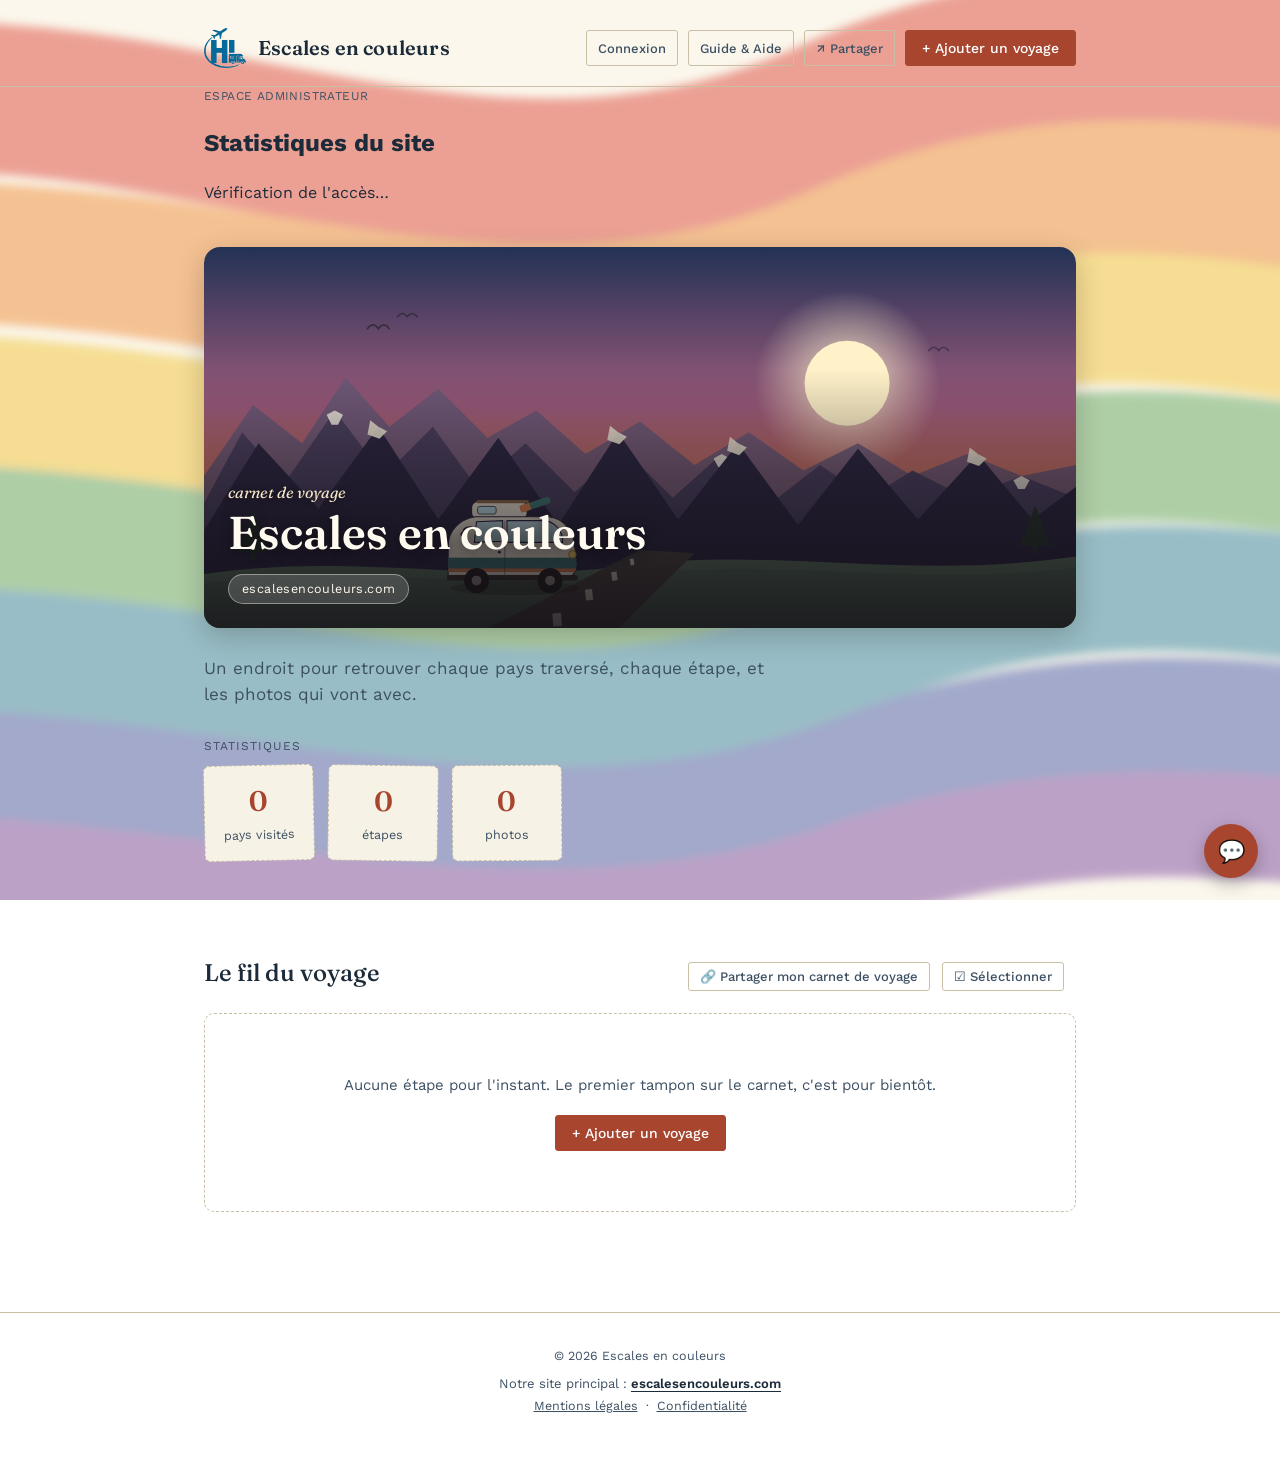
==== index.html @ e092ef39 "Add files via upload" ====
<!DOCTYPE html>
<html lang="fr">
<head>
<meta charset="UTF-8">
<meta name="viewport" content="width=device-width, initial-scale=1.0">
<script>if(/^\/(voyage\/[A-Za-z0-9_-]{8,64}|voyageur\/[^\/]+)\/?$/.test(location.pathname))document.documentElement.classList.add('shared-mode');if(/^\/admin-stats\/?$/.test(location.pathname))document.documentElement.classList.add('admin-mode');</script>
<title>Escales en couleurs</title>
<meta name="google-site-verification" content="HeYp3BScs_gdhFIijPlzAyxSITn1nOIQoRBq9El9BT4" />
<meta name="description" content="Escales en couleurs, notre carnet de voyage en ligne : les pays traversés, les étapes, les photos souvenirs. Créez votre compte pour ajouter et partager vos propres voyages.">
<meta property="og:title" content="Escales en couleurs">
<meta property="og:description" content="Notre carnet de voyage en ligne : les pays traversés, les étapes, les photos souvenirs.">
<meta property="og:type" content="website">
<meta property="og:url" content="https://voyages.escalesencouleurs.com">
<meta name="twitter:card" content="summary">
<meta name="twitter:title" content="Escales en couleurs">
<meta name="twitter:description" content="Notre carnet de voyage en ligne : les pays traversés, les étapes, les photos souvenirs.">
<link rel="preconnect" href="https://fonts.googleapis.com">
<link rel="preconnect" href="https://fonts.gstatic.com" crossorigin>
<link href="https://fonts.googleapis.com/css2?family=Fraunces:ital,opsz,wght@0,9..144,400;0,9..144,500;0,9..144,600;1,9..144,500&family=Work+Sans:wght@400;500;600&display=swap" rel="stylesheet">
<script src="https://cdn.jsdelivr.net/npm/@supabase/supabase-js@2/dist/umd/supabase.js"></script>
<link rel="stylesheet" href="/style.css">
</head>
<body class="auth-pending">

<div class="bg-brush" aria-hidden="true">
  <svg viewBox="0 0 1600 900" xmlns="http://www.w3.org/2000/svg" preserveAspectRatio="xMidYMid slice">
    <defs>
      <filter id="brushBlur" x="-20%" y="-20%" width="140%" height="140%">
        <feGaussianBlur stdDeviation="5"/>
      </filter>
    </defs>
    <rect x="0" y="0" width="1600" height="900" fill="#fbf7ec"/>
    <g fill="none" stroke-linecap="round" filter="url(#brushBlur)" opacity="0.55">
      <path d="M-100,120 C300,20 620,290 1000,110 C1320,-30 1560,120 1780,50" stroke="#e05a4e" stroke-width="150"/>
      <path d="M-100,270 C320,190 650,420 1010,250 C1330,110 1560,270 1780,200" stroke="#f0964a" stroke-width="140"/>
      <path d="M-100,410 C320,350 640,560 990,380 C1310,230 1560,410 1780,340" stroke="#f2c94c" stroke-width="130"/>
      <path d="M-100,540 C320,480 650,690 1010,520 C1330,370 1560,540 1780,470" stroke="#6fae6e" stroke-width="130"/>
      <path d="M-100,660 C320,600 660,810 1010,650 C1340,510 1560,660 1780,600" stroke="#4a8fa8" stroke-width="125"/>
      <path d="M-100,770 C320,730 660,910 1020,770 C1340,650 1560,770 1780,730" stroke="#5a6bb0" stroke-width="115"/>
      <path d="M-100,870 C320,840 660,1000 1020,870 C1340,770 1560,870 1780,840" stroke="#8a5ba8" stroke-width="105"/>
    </g>
  </svg>
</div>

<header class="site">
  <div class="wrap site-row">
    <div class="brand">
      <div class="brand-mark"><img src="[data-uri]" alt="Escales en couleurs"></div>
      <div class="brand-title" id="siteTitle" contenteditable="true" spellcheck="false">Escales en couleurs</div>
    </div>
    <div class="nav-actions">
      <button class="btn btn-ghost btn-small" id="shareReqBtn" title="Demandes de partage" style="display:none;">🔔 <span id="shareReqCount" class="like-count"></span></button>
      <button class="btn btn-ghost btn-small" id="inboxBtn" title="Messages" style="display:none;">✉️ <span id="inboxCount" class="like-count"></span></button>
      <button class="btn btn-ghost btn-small" id="authBtn">Connexion</button>
      <button class="btn btn-ghost btn-small" id="openGuideUltime" title="Guide &amp; Aide">Guide &amp; Aide</button>
      <button class="btn btn-ghost btn-small" id="shareSiteBtn" title="Partager le carnet">↗ Partager</button>
      <button class="btn btn-solid" id="openAdd">+ Ajouter un voyage</button>
    </div>
  </div>

  <div class="share-menu-backdrop" id="shareMenuBackdrop"></div>
  <div class="share-menu" id="shareMenu">
    <button data-net="whatsapp">WhatsApp</button>
    <button data-net="facebook">Facebook</button>
    <button data-net="x">X / Twitter</button>
    <button data-net="instagram">Instagram</button>
    <button data-net="tiktok">TikTok</button>
    <button data-net="copy">Copier le lien</button>
  </div>
</header>

<!-- ===== Page d'accueil (visiteurs non connectés) ===== -->
<section class="landing" id="landing" style="display:none;" aria-label="Présentation">
  <div class="lh-bg" aria-hidden="true">
    <svg viewBox="0 0 1600 900" preserveAspectRatio="xMidYMid slice" xmlns="http://www.w3.org/2000/svg">
      <defs>
        <linearGradient id="lhSky" x1="0" y1="0" x2="0" y2="1">
          <stop offset="0%" stop-color="#1b2556"/>
          <stop offset="30%" stop-color="#4e3578"/>
          <stop offset="55%" stop-color="#c0507c"/>
          <stop offset="76%" stop-color="#f28c4c"/>
          <stop offset="100%" stop-color="#ffd27d"/>
        </linearGradient>
        <radialGradient id="lhGlow" cx="50%" cy="50%" r="50%">
          <stop offset="0%" stop-color="#fff1c4" stop-opacity=".95"/>
          <stop offset="55%" stop-color="#ffc98a" stop-opacity=".35"/>
          <stop offset="100%" stop-color="#ffc98a" stop-opacity="0"/>
        </radialGradient>
        <linearGradient id="lhSea" x1="0" y1="0" x2="0" y2="1">
          <stop offset="0%" stop-color="#f6a45a"/>
          <stop offset="35%" stop-color="#b8507c"/>
          <stop offset="100%" stop-color="#1f2563"/>
        </linearGradient>
        <linearGradient id="lhHaze" x1="0" y1="0" x2="0" y2="1">
          <stop offset="0%" stop-color="#ffb98a" stop-opacity="0"/>
          <stop offset="100%" stop-color="#ffb98a" stop-opacity=".55"/>
        </linearGradient>
      </defs>
      <rect width="1600" height="900" fill="url(#lhSky)"/>
      <g fill="#fff" opacity=".7">
        <circle cx="140" cy="90" r="1.6"/><circle cx="330" cy="150" r="1.2"/><circle cx="520" cy="60" r="1.5"/>
        <circle cx="690" cy="130" r="1.1"/><circle cx="930" cy="80" r="1.6"/><circle cx="1120" cy="140" r="1.2"/>
        <circle cx="1300" cy="70" r="1.5"/><circle cx="1470" cy="150" r="1.1"/><circle cx="1010" cy="40" r="1.2"/>
      </g>
      <path d="M90 330 Q620 120 1330 250" fill="none" stroke="#fff" stroke-opacity=".38" stroke-width="2" stroke-dasharray="3 9" stroke-linecap="round"/>
      <path d="M1332 250 l-26 -9 l8 -7 l-18 -4 l30 -3 l8 -10 l6 3 l-6 12 l22 6 l-4 6 z" fill="#fff" fill-opacity=".85" transform="rotate(8 1332 250)"/>
      <circle cx="800" cy="585" r="300" fill="url(#lhGlow)"/>
      <circle cx="800" cy="585" r="78" fill="#fff0c2"/>
      <polygon points="0,640 120,560 230,610 360,500 470,585 600,520 720,610 800,640 880,610 1000,540 1120,600 1250,500 1370,580 1480,530 1600,600 1600,660 0,660" fill="#9a5f93" opacity=".75"/>
      <polygon points="0,660 90,600 190,640 330,540 440,630 560,580 680,650 800,660 920,640 1040,590 1160,650 1300,560 1420,640 1530,590 1600,640 1600,680 0,680" fill="#6a4a8c"/>
      <polygon points="0,680 0,420 120,360 210,450 330,380 450,520 560,610 680,680" fill="#2c2552"/>
      <polygon points="1600,680 1600,430 1490,370 1400,460 1290,400 1170,520 1050,610 920,680" fill="#2c2552"/>
      <polygon points="120,360 150,395 100,400" fill="#f4ecf3" opacity=".85"/>
      <polygon points="1490,370 1520,408 1462,410" fill="#f4ecf3" opacity=".85"/>
      <rect y="560" width="1600" height="140" fill="url(#lhHaze)"/>
      <rect y="660" width="1600" height="240" fill="url(#lhSea)"/>
      <g fill="#ffe2a4">
        <rect x="740" y="672" width="120" height="5" rx="2.5" opacity=".75"/>
        <rect x="715" y="690" width="170" height="5" rx="2.5" opacity=".6"/>
        <rect x="690" y="710" width="220" height="5" rx="2.5" opacity=".45"/>
        <rect x="660" y="732" width="280" height="5" rx="2.5" opacity=".32"/>
        <rect x="630" y="756" width="340" height="5" rx="2.5" opacity=".22"/>
      </g>
      <g fill="none" stroke="#fff" stroke-opacity=".14" stroke-width="2" stroke-linecap="round">
        <path d="M100 700 q40 -8 80 0 t80 0"/><path d="M1180 720 q40 -8 80 0 t80 0"/>
        <path d="M300 790 q50 -9 100 0 t100 0"/><path d="M1000 810 q50 -9 100 0 t100 0"/><path d="M560 840 q60 -10 120 0 t120 0"/>
      </g>
      <g transform="translate(980 668)">
        <path d="M0 0 L0 -44 L30 -6 Z" fill="#fff5e0" opacity=".92"/>
        <path d="M-6 0 L36 0 L28 9 L-2 9 Z" fill="#2c2552"/>
      </g>
      <g fill="none" stroke="#2a2250" stroke-width="2.4" stroke-linecap="round" opacity=".7">
        <path d="M300 250 q9 -12 18 0 q9 -12 18 0"/><path d="M350 222 q8 -11 16 0 q8 -11 16 0"/><path d="M1180 300 q9 -12 18 0 q9 -12 18 0"/>
      </g>
    </svg>
    <div class="lh-photo"></div>
    <div class="lh-shade"></div>
  </div>
  <div class="lh-content">
    <p class="lh-kicker">Carnet de voyage en ligne</p>
    <h1>Ne rêvez plus vos voyages. Planifiez-les en couleurs.</h1>
    <div class="lh-hook" id="lhHook"><p style="margin:0;">Nouveau ici ? Laissez-vous guider ! 🧭 Découvrez notre <button type="button" class="link-btn" data-open-guide>"Guide Ultime du Voyageur"</button> pour apprendre à créer votre premier itinéraire multi-pays, charger vos photos et partager vos vacances en 2 clics avec vos proches, sans qu'ils n'aient besoin de créer un compte.</p></div>
    <p class="lh-sub">Créez vos itinéraires sur mesure, gérez vos escales et partagez vos carnets de route en quelques clics. Gratuit et sans publicité.</p>
    <button type="button" class="btn-cta" id="ctaCreate">Créer mon voyage (Gratuit)</button>
    <p class="lh-login">Déjà un compte ? <button type="button" class="link-btn" id="ctaLogin">Se connecter</button></p>
  </div>
</section>

<section class="follow wrap" id="follow" style="display:none;" aria-label="Suivre un voyageur">
  <form class="follow-card" id="followForm" novalidate>
    <p class="follow-text">Vous suivez un proche ? Entrez son pseudo ou son nom pour voir ses escales en direct.</p>
    <div class="follow-row">
      <input type="search" id="followInput" placeholder="Pseudo du voyageur" maxlength="60" autocomplete="off" autocapitalize="none" spellcheck="false" enterkeyhint="search" aria-label="Pseudo du voyageur">
      <button type="submit" class="btn btn-solid" id="followBtn">Suivre un voyageur</button>
    </div>
    <p class="follow-msg" id="followMsg" role="alert" aria-live="polite"></p>
  </form>
</section>

<section class="features wrap" id="features" style="display:none;" aria-label="Fonctionnalités">
  <div class="feat-grid">
    <article class="feat">
      <div class="feat-ic" aria-hidden="true">
        <svg viewBox="0 0 24 24" fill="none" stroke="currentColor" stroke-width="1.8" stroke-linecap="round" stroke-linejoin="round"><path d="M12 21s-6.5-5.4-6.5-10.5a6.5 6.5 0 0 1 13 0C18.5 15.6 12 21 12 21z"/><circle cx="12" cy="10.5" r="2.3"/></svg>
      </div>
      <h3>Itinéraires sur Mesure</h3>
      <p>Planifiez vos journées, ajoutez vos points d'intérêt et organisez vos hébergements facilement.</p>
    </article>
    <article class="feat">
      <div class="feat-ic" aria-hidden="true">
        <svg viewBox="0 0 24 24" fill="none" stroke="currentColor" stroke-width="1.8" stroke-linecap="round" stroke-linejoin="round"><path d="M10 14a4 4 0 0 0 5.7 0l3-3a4 4 0 1 0-5.7-5.7l-1 1"/><path d="M14 10a4 4 0 0 0-5.7 0l-3 3a4 4 0 1 0 5.7 5.7l1-1"/></svg>
      </div>
      <h3>Carnet de Route Partagé</h3>
      <p>Générez un lien unique en un clic pour montrer le programme de vos vacances à vos proches ou compagnons de route.</p>
    </article>
    <article class="feat">
      <div class="feat-ic" aria-hidden="true">
        <svg viewBox="0 0 24 24" fill="none" stroke="currentColor" stroke-width="1.8" stroke-linecap="round" stroke-linejoin="round"><rect x="7" y="2.5" width="10" height="19" rx="2.6"/><path d="M10.8 18.5h2.4"/></svg>
      </div>
      <h3>Accès Partout</h3>
      <p>Consultez vos escales sur votre smartphone, directement pendant votre séjour, même au bout du monde.</p>
    </article>
  </div>
</section>



<main class="wrap">
  <!-- ===== Carnet partagé : lecture seule, ouvert à tous (adresse /voyage/…) ===== -->
  <section class="shared-view" id="sharedView" aria-live="polite">
    <div class="sv-banner">
      <p class="crumb">Carnet de voyage partagé · lecture seule</p>
      <h1 id="svTitle">Chargement du carnet…</h1>
      <p class="sv-sub" id="svSub"></p>
      <p class="sv-note" id="svNote"></p>
      <div class="sv-actions">
        <button type="button" class="btn btn-solid" id="svCta">Créer mon propre carnet (gratuit)</button>
        <button type="button" class="btn btn-ghost" id="svHome">← Retour à l'accueil</button>
      </div>
    </div>
    <div id="svList"></div>
  </section>

  <!-- ===== Statistiques : page secrète /admin-stats, réservée à l'administrateur ===== -->
  <section class="admin-stats-view" id="adminStatsView" aria-live="polite">
    <div class="as-head">
      <p class="crumb">Espace administrateur</p>
      <h1>Statistiques du site</h1>
      <p class="as-status" id="statsStatus">Vérification de l'accès…</p>
    </div>
    <div class="as-grid" id="statsGrid" hidden>
      <article class="as-card as-c1">
        <p class="as-label">Visites Totales</p>
        <p class="as-num" id="statViews">–</p>
        <p class="as-hint">Chaque chargement de la page d'accueil est compté.</p>
      </article>
      <article class="as-card as-c2">
        <p class="as-label">Utilisateurs Inscrits</p>
        <p class="as-num" id="statMembers">–</p>
        <p class="as-hint">Comptes créés sur le site.</p>
      </article>
      <article class="as-card as-c3">
        <p class="as-label">Visiteurs Uniques / Non-inscrits</p>
        <p class="as-num" id="statGuests">–</p>
        <p class="as-hint">Visites moins inscrits : une estimation, pas un compte de personnes réelles.</p>
      </article>
    </div>
    <p class="form-error" id="statsError" style="display:none;"></p>
    <div class="as-actions" id="statsActions" hidden>
      <button type="button" class="btn btn-solid" id="statsRefresh">Actualiser</button>
      <a class="btn btn-ghost" href="/">← Retour au site</a>
    </div>
  </section>


  <section class="hero">
    <div class="hero-visual">
      <svg viewBox="0 0 1600 700" xmlns="http://www.w3.org/2000/svg" preserveAspectRatio="xMidYMax slice" role="img" aria-label="Illustration d'un fourgon aménagé sur une route de montagne au coucher du soleil">
        <defs>
          <linearGradient id="skyGrad" x1="0" y1="0" x2="0" y2="1">
            <stop offset="0%" stop-color="#233255"/>
            <stop offset="42%" stop-color="#9d5b7c"/>
            <stop offset="72%" stop-color="#e8834f"/>
            <stop offset="100%" stop-color="#f7c56d"/>
          </linearGradient>
          <radialGradient id="sunGlow" cx="50%" cy="50%" r="50%">
            <stop offset="0%" stop-color="#fff3cf" stop-opacity="0.9"/>
            <stop offset="100%" stop-color="#fff3cf" stop-opacity="0"/>
          </radialGradient>
          <clipPath id="vanBody">
            <path d="M18,148 L18,86 C18,58 38,38 68,33 L198,33 C224,33 244,52 249,78 L254,118 C254,136 244,148 224,148 Z"/>
          </clipPath>
        </defs>

        <!-- ciel -->
        <rect x="0" y="0" width="1600" height="700" fill="url(#skyGrad)"/>
        <circle cx="1180" cy="250" r="170" fill="url(#sunGlow)"/>
        <circle cx="1180" cy="250" r="78" fill="#fff2c9"/>

        <!-- oiseaux -->
        <path d="M300,150 q10,-14 20,0 q10,-14 20,0" fill="none" stroke="#3a2c3f" stroke-width="3" stroke-linecap="round"/>
        <path d="M355,128 q9,-12 18,0 q9,-12 18,0" fill="none" stroke="#3a2c3f" stroke-width="3" stroke-linecap="round"/>
        <path d="M1330,190 q9,-12 18,0 q9,-12 18,0" fill="none" stroke="#4a3350" stroke-width="3" stroke-linecap="round"/>

        <!-- montagnes lointaines -->
        <polygon points="0,420 90,290 180,360 260,240 340,330 430,260 520,350 610,300 700,380 800,320 900,400 1000,340 1100,410 1200,360 1300,420 1400,380 1500,420 1600,400 1600,700 0,700" fill="#6a5a7a" opacity="0.85"/>

        <!-- montagnes intermédiaires + neige -->
        <polygon points="0,470 70,340 150,430 240,300 330,420 420,330 500,440 590,360 680,450 770,370 860,460 950,380 1040,470 1130,400 1220,460 1300,410 1400,460 1500,420 1600,460 1600,700 0,700" fill="#4a3f5e"/>
        <polygon points="225,308 240,300 255,308 246,326 234,326" fill="#f4ede0" opacity="0.9"/>
        <polygon points="935,388 950,380 965,388 956,404 944,404" fill="#f4ede0" opacity="0.9"/>
        <polygon points="1485,428 1500,420 1515,428 1506,444 1494,444" fill="#f4ede0" opacity="0.9"/>

        <!-- montagnes proches, silhouette + neige -->
        <polygon points="0,520 100,360 210,480 320,330 430,500 540,350 650,510 760,340 870,500 980,360 1090,510 1200,370 1310,500 1420,380 1520,500 1600,440 1600,700 0,700" fill="#2b2640"/>
        <polygon points="305,318 320,330 336,338 322,352 300,344" fill="#efe6d4" opacity="0.92"/>
        <polygon points="745,328 760,340 776,348 762,362 740,354" fill="#efe6d4" opacity="0.92"/>
        <polygon points="965,348 980,360 996,368 982,382 960,374" fill="#efe6d4" opacity="0.92"/>
        <polygon points="1405,368 1420,380 1436,388 1422,402 1400,394" fill="#efe6d4" opacity="0.92"/>

        <!-- sapins -->
        <g fill="#26362c">
          <polygon points="60,560 90,500 120,560"/>
          <polygon points="70,540 90,485 110,540"/>
          <rect x="85" y="558" width="10" height="16"/>
          <polygon points="1495,548 1525,488 1555,548"/>
          <polygon points="1505,528 1525,474 1545,528"/>
          <rect x="1520" y="546" width="10" height="16"/>
        </g>

        <!-- colline -->
        <path d="M0,600 C300,558 500,624 800,582 C1050,552 1300,612 1600,568 L1600,700 L0,700 Z" fill="#5f7a63"/>
        <path d="M0,616 C300,580 520,636 800,600 C1060,570 1310,624 1600,588 L1600,700 L0,700 Z" fill="#516b56" opacity="0.65"/>

        <!-- route -->
        <path d="M520,700 L760,700 L900,562 L800,556 Z" fill="#4a4640"/>
        <g fill="#f2e9d8" opacity="0.85">
          <rect x="640" y="672" width="16" height="24" transform="rotate(-4 648 684)"/>
          <rect x="700" y="628" width="13" height="20" transform="rotate(-6 706 638)"/>
          <rect x="748" y="596" width="10" height="16" transform="rotate(-8 753 604)"/>
          <rect x="782" y="572" width="7" height="12" transform="rotate(-10 785 578)"/>
        </g>

        <!-- fourgon aménagé -->
        <g transform="translate(430,462)">
          <ellipse cx="140" cy="164" rx="118" ry="13" fill="#1c1710" opacity="0.28"/>

          <!-- toit relevable -->
          <rect x="62" y="6" width="100" height="30" rx="10" fill="#efe6d4"/>
          <rect x="72" y="14" width="34" height="14" rx="4" fill="#bfe0e6" stroke="#2c3440" stroke-width="1.5"/>
          <rect x="70" y="2" width="96" height="6" rx="3" fill="#8a6a45"/>
          <g transform="rotate(-18 178 14)">
            <rect x="150" y="4" width="58" height="13" rx="6" fill="#3f7a72"/>
            <rect x="150" y="4" width="19" height="13" fill="#e8834f"/>
          </g>

          <!-- carrosserie -->
          <path d="M18,148 L18,86 C18,58 38,38 68,33 L198,33 C224,33 244,52 249,78 L254,118 C254,136 244,148 224,148 Z" fill="#f2e9d8" stroke="#2c2740" stroke-width="2"/>
          <rect x="10" y="108" width="252" height="26" clip-path="url(#vanBody)" fill="#3f7a72"/>
          <rect x="10" y="128" width="252" height="6" clip-path="url(#vanBody)" fill="#e8834f"/>

          <!-- vitres -->
          <path d="M70,42 L118,40 L118,78 L66,80 Z" fill="#bfe0e6" stroke="#2c2740" stroke-width="2"/>
          <path d="M126,40 L192,40 C210,40 224,54 228,72 L228,80 L126,80 Z" fill="#bfe0e6" stroke="#2c2740" stroke-width="2"/>
          <path d="M150,52 L150,68" stroke="#dff0f2" stroke-width="3" opacity="0.7"/>

          <!-- portière -->
          <line x1="122" y1="40" x2="122" y2="146" stroke="#2c2740" stroke-width="1.5" opacity="0.6"/>
          <circle cx="112" cy="98" r="2.6" fill="#2c2740"/>

          <!-- rétroviseur -->
          <path d="M62,52 C50,50 44,56 46,64" stroke="#2c2740" stroke-width="2.5" fill="none"/>
          <circle cx="45" cy="65" r="4.5" fill="#2c2740"/>

          <!-- phare + pare-choc -->
          <circle cx="246" cy="102" r="7" fill="#ffd76b" stroke="#a8742f" stroke-width="1.5"/>
          <rect x="16" y="140" width="240" height="10" rx="4" fill="#39352f"/>

          <!-- roues -->
          <circle cx="70" cy="150" r="23" fill="#221f1f"/>
          <circle cx="70" cy="150" r="9" fill="#9a968c"/>
          <circle cx="205" cy="150" r="23" fill="#221f1f"/>
          <circle cx="205" cy="150" r="9" fill="#9a968c"/>
        </g>
      </svg>
      <div class="hero-scrim"></div>
      <div class="hero-overlay">
        <p class="hero-tag">carnet de voyage</p>
        <h1 id="siteHeadline" contenteditable="true" spellcheck="false">Escales en couleurs</h1>
        <a class="domain-badge" href="https://escalesencouleurs.com" target="_blank" rel="noopener">escalesencouleurs.com</a>
      </div>
    </div>

    <p class="lede" id="siteLede" contenteditable="true" spellcheck="false">Un endroit pour retrouver chaque pays traversé, chaque étape, et les photos qui vont avec.</p>

    <div class="gate-prompt" id="gatePrompt">
      <p>Connecte-toi ou crée un compte pour découvrir les voyages 🧭</p>
      <button class="btn btn-solid" id="gateLoginBtn">Connexion / Créer un compte</button>
    </div>

    <div id="gatedContent" style="display:none;">
      <p class="stats-label">Statistiques</p>
      <div class="stats">
        <div class="stamp"><b id="statCountries">0</b><span>pays visités</span></div>
        <div class="stamp"><b id="statTrips">0</b><span>étapes</span></div>
        <div class="stamp"><b id="statPhotos">0</b><span>photos</span></div>
      </div>
    </div>
  </section>

  <section class="timeline-section" id="timelineSection" style="display:none;">
    <div class="section-head">
      <h2>Le fil du voyage</h2>
      <div style="display:flex;align-items:center;gap:12px;">
        <button class="btn btn-ghost btn-small" id="openShareNotebook">🔗 Partager mon carnet de voyage</button>
        <button class="btn btn-ghost btn-small" id="selectModeBtn">☑ Sélectionner</button>
        <span class="count-pill" id="syncStatus"></span>
      </div>
    </div>
    <div id="timeline"></div>
  </section>
</main>

<footer>
  <p>© <span id="footerYear">2026</span> Escales en couleurs</p>
  <p class="footer-main"><span class="fm-label">Notre site principal : </span><a href="https://escalesencouleurs.com" target="_blank" rel="noopener">escalesencouleurs.com</a></p>
  <p class="footer-links">
    <button type="button" class="btn-icon" id="openLegal">Mentions légales</button>
    ·
    <button type="button" class="btn-icon" id="openPrivacy">Confidentialité</button>
  </p>
</footer>

<!-- Partager mon carnet de voyage -->
<div class="overlay" id="shareNotebookOverlay">
  <div class="modal">
    <h2>Partager mon carnet de voyage</h2>
    <div id="shareNbBody"></div>
    <div class="modal-actions">
      <button type="button" class="btn btn-ghost" id="shareNbClose">Fermer</button>
    </div>
  </div>
</div>

<!-- Guide & Aide : Guide Ultime, À propos, FAQ -->
<div class="overlay" id="guideUltimeOverlay">
  <div class="modal legal-modal gu-modal" role="dialog" aria-modal="true" aria-labelledby="guTitle">
    <div class="gu-tabs" role="tablist">
      <button type="button" class="gu-tab active" role="tab" data-gt="guide">Guide</button>
      <button type="button" class="gu-tab" role="tab" data-gt="about">À propos</button>
      <button type="button" class="gu-tab" role="tab" data-gt="faq">FAQ</button>
    </div>

    <div class="gu-pane" id="gtPane_guide">
      <h2 id="guTitle">🗺️ Guide Ultime : Planifiez et partagez vos voyages en couleurs</h2>
      <div class="legal-text">
        <p>Bienvenue sur Escales en couleurs ! Ce guide pratique vous explique, étape par étape, comment transformer vos aventures en un carnet de route interactif, gratuitement et sans aucune publicité.</p>

        <h3>Chapitre 1 : Vos premiers pas sur la plateforme</h3>
        <p>Pour commencer à dessiner votre carte du monde, l'inscription prend moins d'une minute chrono :</p>
        <ol>
          <li>Cliquez sur le bouton "Connexion" (ou "Créer mon voyage") en haut de la page.</li>
          <li>Sélectionnez l'option "Créer un compte".</li>
          <li>Choisissez un pseudo, renseignez votre adresse e-mail et un mot de passe.</li>
          <li>Validez : vous êtes instantanément connecté(e) et prêt(e) à partir !</li>
        </ol>
        <p>Vos données sont en sécurité : vos textes et vos photos restent votre entière propriété. Notre base de données est stockée de façon sécurisée en Europe (Irlande), et nous n'utilisons aucun cookie de suivi ou publicitaire.</p>

        <h3>Chapitre 2 : Créer votre itinéraire et ajouter des escales</h3>
        <p>Une fois connecté(e), cliquez sur le bouton "+ Ajouter un voyage" pour ouvrir le formulaire :</p>
        <ul>
          <li>Le Pays : Tapez le nom du pays, le moteur de recherche le trouve instantanément.</li>
          <li>La Ville ou Région : Précisez l'endroit exact (ex: Plage de Tamarindo).</li>
          <li>Les Dates : Indiquez votre jour d'arrivée et la date de fin (facultative).</li>
          <li>Le Souvenir : Racontez votre journée, vos anecdotes et vos rencontres.</li>
          <li>Les Photos : Cliquez sur la zone dédiée pour charger les images de votre smartphone ou ordinateur.</li>
        </ul>
        <p>💡 L'astuce Secrète : Le voyage multi-pays ! Si vous traversez plusieurs frontières d'un coup, vous pouvez sélectionner plusieurs pays dans le même formulaire. Le site va automatiquement générer une carte interactive pour chaque pays sélectionné, en y dupliquant votre récit et vos photos. Un gain de temps précieux !</p>
        <p>✍️ Modifier ou supprimer : Une erreur ? Lorsque vous parcourez votre fil de voyage, vous êtes la seule personne à voir les icônes ✎ (Modifier) et 🗑 (Supprimer). Vous gardez le contrôle total.</p>

        <h3>Chapitre 3 : L'art de partager vos vacances avec vos proches</h3>
        <ul>
          <li>Le lien magique « Lecture seule » (Sans compte requis) : Pour montrer vos photos sans obliger vos proches à s'inscrire, allez dans "Le fil du voyage" et cliquez sur "🔗 Partager mon carnet de voyage". Un lien public unique est généré. Copiez-le et envoyez-le par WhatsApp ou e-mail. Vos invités verront tout sans créer de compte. Vous pouvez désactiver ce lien à tout moment.</li>
          <li>La sélection multiple : Cliquez sur "☑ Sélectionner" au-dessus de votre liste, cochez les cases des étapes choisies, puis cliquez sur "Partager la sélection" pour envoyer un résumé.</li>
        </ul>

        <h3>Chapitre 4 : Rester connecté avec la communauté</h3>
        <ul>
          <li>La bulle de message : En bas à droite se trouve une bulle 💬 pour vous laisser un mot d'encouragement (en général, ou à un pseudo précis).</li>
          <li>L'enveloppe ✉ et la Cloche 🔔 : L'enveloppe s'illumine si vous recevez un message privé. La cloche vous avertit si un membre demande l'accord pour partager l'une de vos étapes. Vous pouvez aussi cliquer sur le cœur ♡ pour aimer un voyage.</li>
        </ul>
      </div>
    </div>

    <div class="gu-pane" id="gtPane_about" style="display:none;">
      <h2>🎨 Les coulisses d'Escales en couleurs</h2>
      <div class="legal-text">
        <p>Derrière Escales en couleurs se cache un projet passionné né d'un constat simple : partager ses voyages sur Internet était devenu trop complexe. Entre les réseaux sociaux et les blogs trop techniques, il manquait un espace simple pour retrouver chaque pays traversé, chaque étape, et les photos qui vont avec.</p>
        <p>Nos 3 engagements :</p>
        <ol>
          <li>Gratuité totale : Le site est entièrement gratuit.</li>
          <li>Zéro publicité : L'écran n'affiche que vos paysages et vos textes.</li>
          <li>Respect de la vie privée : Pas de cookies publicitaires, stockage sécurisé en Europe.</li>
        </ol>
        <p>Ce site est édité à titre personnel, dans le cadre d'un usage familial et non commercial.</p>
      </div>
    </div>

    <div class="gu-pane" id="gtPane_faq" style="display:none;">
      <h2>❔ Foire Aux Questions (FAQ)</h2>
      <div class="legal-text">
        <details class="faq"><summary>🔍 Comment permettre à mes proches de suivre mon voyage sans qu'ils s'inscrivent ?</summary>
          <p>C'est très simple ! Vos proches n'ont pas besoin de créer de compte pour voir vos escales.</p>
          <ol>
            <li>Dans vos paramètres de profil, choisissez un Pseudo unique.</li>
            <li>Lors de la création de votre carnet de voyage, cochez la case « Autoriser la recherche par pseudo ».</li>
            <li>Donnez simplement votre pseudo à vos proches. Il leur suffira de le taper dans la case de recherche sur la page d'accueil pour afficher votre carnet de route en direct !</li>
          </ol></details>
        <details class="faq"><summary>Mes proches ont-ils besoin d'un compte pour voir mon carnet ?</summary>
          <p>Non. Le lien public généré leur permet de consulter vos aventures en lecture seule sans s'inscrire.</p></details>
        <details class="faq"><summary>Le site fonctionne-t-il sur smartphone au bout du monde ?</summary>
          <p>Oui. Le site est entièrement optimisé pour les téléphones pour être consulté pendant votre séjour.</p></details>
        <details class="faq"><summary>Puis-je modifier ou supprimer une étape après coup ?</summary>
          <p>Oui, vous seul voyez les icônes ✎ et 🗑 sur vos propres voyages.</p></details>
        <details class="faq"><summary>Mes photos restent-elles ma propriété ?</summary>
          <p>Oui, à 100%. Vous pouvez aussi supprimer votre compte et vos données à tout moment depuis votre profil.</p></details>
      </div>
    </div>

    <div class="modal-actions">
      <button type="button" class="btn btn-ghost" id="guideUltimeClose">Fermer</button>
    </div>
  </div>
</div>

<!-- Mentions légales -->
<div class="overlay" id="legalOverlay">
  <div class="modal legal-modal">
    <h2>Mentions légales</h2>
    <div class="legal-text">
      <h3>Édition du site</h3>
      <p>Ce site est édité à titre personnel dans le cadre d'un usage familial et non commercial.<br>
      Contact : via la messagerie du site (bulle 💬) ou à l'adresse indiquée sur la page d'accueil.</p>

      <h3>Hébergement</h3>
      <p>Le site est hébergé par Vercel Inc. (États-Unis).<br>
      La base de données et les comptes sont gérés par Supabase Inc.</p>

      <h3>Propriété du contenu</h3>
      <p>Les textes, photos et souvenirs publiés par les membres restent la propriété de leurs auteurs respectifs. Toute reproduction sans autorisation est interdite.</p>

      <h3>Responsabilité</h3>
      <p>Ce site est un projet personnel, proposé "en l'état", sans garantie de disponibilité continue.</p>
    </div>
    <div class="modal-actions">
      <button type="button" class="btn btn-ghost" id="legalClose">Fermer</button>
    </div>
  </div>
</div>

<!-- Confidentialité -->
<div class="overlay" id="privacyOverlay">
  <div class="modal legal-modal">
    <h2>Politique de confidentialité</h2>
    <div class="legal-text">
      <h3>Données collectées</h3>
      <p>Lors de la création d'un compte : un pseudo et une adresse email.<br>
      Lors de l'ajout d'une étape : les informations et photos que vous choisissez de publier.<br>
      Lors de l'envoi d'un message : le nom, message et coordonnées que vous indiquez (facultatifs, sauf le message).</p>

      <h3>Utilisation</h3>
      <p>Ces données servent uniquement au fonctionnement du site : afficher votre pseudo, vous permettre de vous reconnecter, et transmettre les messages envoyés via la bulle de contact.</p>

      <h3>Stockage</h3>
      <p>Les données sont stockées de façon sécurisée chez Supabase (Irlande, UE). Les mots de passe ne sont jamais stockés en clair.</p>

      <h3>Vos droits</h3>
      <p>Vous pouvez à tout moment supprimer votre compte et vos données depuis "Mon compte" sur le site. Pour toute autre demande, contactez-nous via la bulle de messagerie 💬.</p>

      <h3>Cookies</h3>
      <p>Ce site utilise uniquement le stockage nécessaire à votre connexion (aucun cookie publicitaire ou de suivi).</p>
    </div>
    <div class="modal-actions">
      <button type="button" class="btn btn-ghost" id="privacyClose">Fermer</button>
    </div>
  </div>
</div>

<!-- Add/edit trip modal -->
<div class="overlay" id="overlay">
  <div class="modal">
    <h2 id="modalTitle">Ajouter une étape</h2>
    <form id="tripForm">
      <div class="field">
        <label for="countrySearch">Pays (touche pour choisir, tu peux en choisir plusieurs)</label>
        <select id="countrySelect" multiple style="display:none;"></select>
        <div class="country-chips" id="countryChips"></div>
        <div class="country-picker" id="countryPicker">
          <input type="text" id="countrySearch" placeholder="🔍 Rechercher un pays…" autocomplete="off">
          <div class="country-list" id="countryList"></div>
        </div>
      </div>
      <div class="row2">
        <div class="field">
          <label for="cityInput">Ville / région</label>
          <input type="text" id="cityInput" placeholder="ex. Kyoto">
        </div>
        <div class="field">
          <label for="dateStart">Dates</label>
          <input type="date" id="dateStart">
        </div>
      </div>
      <div class="field">
        <label for="dateEnd">Jusqu'au (facultatif)</label>
        <input type="date" id="dateEnd">
      </div>
      <div class="field">
        <label for="storyInput">Souvenir</label>
        <textarea id="storyInput" placeholder="Ce qu'on a fait, aimé, mangé, croisé..."></textarea>
      </div>
      <div class="field">
        <label>Photos</label>
        <label class="upload-box" for="fileInput" id="uploadBox">
          Cliquer pour ajouter des photos
          <input type="file" id="fileInput" accept="image/*" multiple style="position:absolute;width:1px;height:1px;opacity:0;overflow:hidden;">
        </label>
        <div style="display:flex;gap:8px;margin-top:10px;">
          <input type="url" id="photoUrlInput" placeholder="ou colle un lien de photo (https://...)" style="flex:1;padding:9px 11px;border:1px solid var(--line);border-radius:5px;background:var(--paper);color:var(--ink);font-size:13.5px;">
          <button type="button" class="btn btn-ghost btn-small" id="addPhotoUrl">Ajouter</button>
        </div>
        <div class="upload-preview" id="uploadPreview"></div>
      </div>
      <label class="privacy-opt" for="tripFindable">
        <input type="checkbox" id="tripFindable">
        <span><strong>Autoriser la recherche par pseudo</strong>
          <small>Permettre aux proches de trouver ce voyage en cherchant mon pseudo sur la page d'accueil</small>
          <small>Cochée, cette étape devient visible, sans compte, par toute personne qui tape ton pseudo.</small></span>
      </label>
      <div class="modal-actions">
        <button type="button" class="btn btn-ghost" id="cancelModal">Annuler</button>
        <button type="submit" class="btn btn-solid" id="saveTrip">Enregistrer l'étape</button>
      </div>
    </form>
  </div>
</div>

<!-- Lightbox -->
<div class="lightbox" id="lightbox">
  <button class="lightbox-close" id="lbClose">&times;</button>
  <button class="lightbox-nav prev" id="lbPrev">&#8249;</button>
  <img id="lbImg" src="" alt="">
  <button class="lightbox-nav next" id="lbNext">&#8250;</button>
</div>

<!-- Auth modal -->
<div class="overlay" id="authOverlay">
  <div class="modal">
    <h2 id="authTitle">Connexion</h2>
    <form id="authForm">
      <div class="field" id="authPseudoField">
        <label for="authPseudo">Nom ou pseudo</label>
        <input type="text" id="authPseudo" autocomplete="username">
      </div>
      <div class="field">
        <label for="authEmail">Email</label>
        <input type="email" id="authEmail" required autocomplete="email">
      </div>
      <div class="field">
        <label for="authPassword">Mot de passe</label>
        <input type="password" id="authPassword" required minlength="6" autocomplete="current-password">
      </div>
      <p id="authError" style="color:var(--stamp);font-size:13.5px;display:none;"></p>
      <button type="button" class="btn-icon" id="authForgotPassword" style="font-size:12.5px;padding:0 0 10px;display:block;">Mot de passe oublié ?</button>
      <div class="modal-actions" style="justify-content:space-between;align-items:center;">
        <button type="button" class="btn-icon" id="authToggleMode" style="font-size:13px;">Créer un compte</button>
        <div style="display:flex;gap:10px;">
          <button type="button" class="btn btn-ghost" id="authCancel">Annuler</button>
          <button type="submit" class="btn btn-solid" id="authSubmit">Se connecter</button>
        </div>
      </div>
    </form>
  </div>
</div>

<!-- Nouveau mot de passe (après clic sur le lien reçu par email) -->
<div class="overlay" id="newPasswordOverlay">
  <div class="modal">
    <h2>Choisis un nouveau mot de passe</h2>
    <form id="newPasswordForm">
      <div class="field">
        <label for="newPasswordInput">Nouveau mot de passe</label>
        <input type="password" id="newPasswordInput" required minlength="6" autocomplete="new-password">
      </div>
      <p id="newPasswordError" style="color:var(--stamp);font-size:13.5px;display:none;"></p>
      <div class="modal-actions">
        <button type="submit" class="btn btn-solid">Enregistrer le nouveau mot de passe</button>
      </div>
    </form>
  </div>
</div>

<!-- Mon compte -->
<div class="overlay" id="accountOverlay">
  <div class="modal">
    <h2>Mon compte</h2>
    <p style="font-size:14.5px;color:var(--ink-soft);margin:0 0 18px;">Connecté(e) en tant que <b id="accountPseudo" style="color:var(--ink);"></b></p>
    <p style="font-size:14.5px;color:var(--ink-soft);margin:0 0 12px;"><span id="accountMemberCount">0</span> membre(s) inscrit(s) sur le site</p>
    <div class="field" style="margin-bottom:14px;">
      <label for="accountNewPseudo">Changer mon pseudo</label>
      <p class="adm-note" style="margin:0 0 8px;">Ton pseudo est unique : c'est celui que tes proches tapent pour te suivre.</p>
      <div style="display:flex;gap:8px;">
        <input type="text" id="accountNewPseudo" maxlength="30" placeholder="Nouveau pseudo" style="flex:1;">
        <button type="button" class="btn btn-ghost btn-small" id="accountSavePseudo">Enregistrer</button>
      </div>
    </div>
    <button type="button" class="btn-icon" id="mySentReqLink" style="font-size:13px;padding:0 0 8px;display:block;">Voir mes demandes de partage envoyées</button>
    <button type="button" class="btn-icon" id="viewMembersLink" style="font-size:13px;padding:0 0 16px;display:none;">Voir la liste des membres inscrits</button>
    <div class="modal-actions" style="justify-content:space-between;">
      <button type="button" class="btn btn-ghost" id="accountSignOut">Se déconnecter</button>
      <button type="button" class="btn" id="accountDelete" style="border-color:var(--stamp);color:var(--stamp);">Supprimer mon compte</button>
    </div>
    <div class="modal-actions">
      <button type="button" class="btn btn-ghost" id="accountClose">Fermer</button>
    </div>
  </div>
</div>

<!-- Liste des membres (propriétaire uniquement) -->
<div class="overlay" id="membersOverlay">
  <div class="modal">
    <h2>Membres inscrits</h2>
    <div id="membersList" style="display:flex;flex-direction:column;gap:10px;max-height:60vh;overflow-y:auto;"></div>
    <div class="modal-actions" style="justify-content:space-between;">
      <button type="button" class="btn" id="removeMembersBtn" style="border-color:var(--stamp);color:var(--stamp);" disabled>Retirer la sélection (0)</button>
      <button type="button" class="btn btn-ghost" id="membersClose">Fermer</button>
    </div>
  </div>
</div>

<!-- Mes demandes de partage envoyées -->
<div class="overlay" id="sentReqOverlay">
  <div class="modal">
    <h2>Mes demandes de partage envoyées</h2>
    <div id="sentReqList" style="display:flex;flex-direction:column;gap:12px;max-height:60vh;overflow-y:auto;"></div>
    <div class="modal-actions">
      <button type="button" class="btn btn-ghost" id="sentReqClose">Fermer</button>
    </div>
  </div>
</div>

<!-- Demandes de partage -->
<div class="overlay" id="shareReqOverlay">
  <div class="modal">
    <h2>Demandes de partage</h2>
    <div id="shareReqList" style="display:flex;flex-direction:column;gap:12px;max-height:60vh;overflow-y:auto;"></div>
    <div class="modal-actions">
      <button type="button" class="btn btn-ghost" id="shareReqClose">Fermer</button>
    </div>
  </div>
</div>

<!-- Messages reçus -->
<div class="overlay" id="inboxOverlay">
  <div class="modal">
    <h2>Messages reçus</h2>
    <div id="inboxList" style="display:flex;flex-direction:column;gap:12px;max-height:60vh;overflow-y:auto;"></div>
    <div class="modal-actions">
      <button type="button" class="btn btn-ghost" id="inboxClose">Fermer</button>
    </div>
  </div>
</div>

<!-- Bulle de contact -->
<button class="contact-bubble" id="contactBubbleBtn" title="Laisser un message">💬</button>
<div class="contact-panel" id="contactPanel">
  <h3>Laisser un message</h3>
  <div class="field">
    <label for="contactName">Ton nom ou pseudo</label>
    <input type="text" id="contactName" placeholder="Ton prénom">
  </div>
  <div class="field">
    <label for="recipientSearch">Destinataire</label>
    <select id="contactRecipient" style="display:none;"><option value=""></option></select>
    <div class="country-picker" id="recipientPicker">
      <input type="text" id="recipientSearch" placeholder="🔍 Saisissez le nom ou le pseudo de votre choix…" autocomplete="off">
      <div class="country-list" id="recipientListBox"></div>
    </div>
  </div>
  <div class="field">
    <label for="contactContact">Email</label>
    <input type="text" id="contactContact" placeholder="ton-email@exemple.com">
  </div>
  <div class="field">
    <label for="contactMessage">Message</label>
    <textarea id="contactMessage" placeholder="Écris ton message ici..." style="min-height:80px;"></textarea>
  </div>
  <button type="button" class="btn btn-solid" id="contactSend" style="width:100%;">Envoyer</button>
  <button type="button" class="btn-icon" id="myMessagesLink" style="width:100%;text-align:center;margin-top:8px;font-size:12.5px;">Voir mes messages envoyés</button>
</div>

<!-- Mes messages envoyés -->
<div class="overlay" id="myMessagesOverlay">
  <div class="modal">
    <h2>Mes messages envoyés</h2>
    <div id="myMessagesList" style="display:flex;flex-direction:column;gap:12px;max-height:60vh;overflow-y:auto;"></div>
    <div class="modal-actions">
      <button type="button" class="btn btn-ghost" id="myMessagesClose">Fermer</button>
    </div>
  </div>
</div>

<div class="toast" id="toast"></div>

<div class="select-bar" id="selectBar">
  <span id="selectCount">0 sélectionné(s)</span>
  <button class="btn btn-solid btn-small" id="shareSelectionBtn">↗ Partager la sélection</button>
</div>

<script src="/script.js"></script>
</body>
</html>
---- style.css ----
:root{
    --ink:#1c2b39;
    --ink-soft:#3d5063;
    --paper:#efe8d8;
    --paper-raised:#f7f2e6;
    --line:#c9bfa4;
    --gold:#b5872f;
    --stamp:#a8452f;
    --sage:#5f7a63;
    --shadow: 0 1px 0 rgba(28,43,57,.08);
    --card-bg: var(--paper-raised);
    --font-display:'Fraunces', Georgia, serif;
    --font-body:'Work Sans', -apple-system, BlinkMacSystemFont, sans-serif;
  }
  :root:not([data-theme="light"]){
    @media (prefers-color-scheme: dark){
      --ink:#eee6d3;
      --ink-soft:#c7bda3;
      --paper:#161d23;
      --paper-raised:#1e262d;
      --line:#3a4550;
      --gold:#d9ac52;
      --stamp:#d97456;
      --sage:#84a488;
      --card-bg:#1e262d;
    }
  }
  :root[data-theme="dark"]{
    --ink:#eee6d3;
    --ink-soft:#c7bda3;
    --paper:#161d23;
    --paper-raised:#1e262d;
    --line:#3a4550;
    --gold:#d9ac52;
    --stamp:#d97456;
    --sage:#84a488;
    --card-bg:#1e262d;
  }

  *{box-sizing:border-box;}
  html,body{margin:0;padding:0;}
  body{
    background:transparent;
    color:var(--ink);
    font-family:var(--font-body);
    line-height:1.5;
    -webkit-font-smoothing:antialiased;
  }
  .bg-brush{
    position:fixed;inset:0;z-index:-1;pointer-events:none;
  }
  .bg-brush svg{width:100%;height:100%;display:block;}
  @media (prefers-color-scheme: dark){
    :root:not([data-theme="light"]) .bg-brush{ filter:brightness(0.55) saturate(1.15); }
  }
  :root[data-theme="dark"] .bg-brush{ filter:brightness(0.55) saturate(1.15); }
  img{max-width:100%;display:block;}
  button{font-family:inherit;}
  a{color:inherit;}

  .wrap{max-width:920px;margin:0 auto;padding:0 24px;}

  /* ---------- Header ---------- */
  header.site{
    padding:28px 0 18px;
    border-bottom:1px solid var(--line);
  }
  .site-row{display:flex;align-items:center;justify-content:space-between;gap:16px;flex-wrap:wrap;}
  .brand{display:flex;align-items:center;gap:12px;}
  .brand-mark{
    height:40px;width:auto;flex-shrink:0;
  }
  .brand-mark img{height:100%;width:auto;display:block;}
  .brand-title{font-family:var(--font-display);font-size:20px;font-weight:600;letter-spacing:.2px;}
  .brand-title[contenteditable]:focus{outline:none;border-bottom:1px dashed var(--gold);}
  .nav-actions{display:flex;gap:10px;position:relative;}
  .share-menu{
    display:none;position:fixed;left:50%;top:50%;transform:translate(-50%,-50%);z-index:75;
    background:var(--card-bg);border:1px solid var(--line);border-radius:10px;
    box-shadow:0 12px 34px rgba(0,0,0,.28);padding:8px;flex-direction:column;min-width:200px;
  }
  .share-menu.open{display:flex;}
  .share-menu-backdrop{display:none;position:fixed;inset:0;background:rgba(20,15,10,.35);z-index:70;}
  .share-menu-backdrop.open{display:block;}
  .share-menu button{
    background:none;border:none;text-align:left;padding:11px 14px;border-radius:6px;
    font-size:14.5px;color:var(--ink);cursor:pointer;
  }
  .share-menu button:hover{background:var(--paper);}
  .like-count{font-size:12.5px;color:var(--ink-soft);margin-left:2px;}
  .btn-icon.liked{color:var(--stamp);}
  .btn{
    border:1px solid var(--ink);
    background:transparent;
    color:var(--ink);
    padding:9px 16px;
    border-radius:3px;
    font-size:14px;
    font-weight:500;
    cursor:pointer;
    transition:background .15s ease, color .15s ease;
  }
  .btn:hover{background:var(--ink);color:var(--paper);}
  .btn-solid{
    background:var(--stamp);
    border-color:var(--stamp);
    color:#fff;
  }
  .btn-solid:hover{opacity:.9;background:var(--stamp);color:#fff;}
  .btn-ghost{border-color:var(--line);color:var(--ink-soft);}
  .btn-ghost:hover{background:var(--line);color:var(--ink);}
  .btn-small{padding:6px 11px;font-size:13px;}
  .btn-icon{
    border:none;background:none;cursor:pointer;color:var(--ink-soft);
    padding:4px 6px;font-size:14px;
  }
  .btn-icon:hover{color:var(--stamp);}

  /* ---------- Hero ---------- */
  .hero{padding:26px 0 40px;}
  .hero-visual{
    position:relative;border-radius:16px;overflow:hidden;
    margin-bottom:28px;box-shadow:0 8px 28px rgba(20,15,10,.22);
  }
  .hero-visual svg{display:block;width:100%;height:auto;}
  .hero-scrim{
    position:absolute;inset:0;
    background:linear-gradient(to top, rgba(16,12,18,.82) 0%, rgba(16,12,18,.4) 40%, rgba(16,12,18,0) 68%);
  }
  .hero-overlay{
    position:absolute;left:0;right:0;bottom:0;padding:20px 24px 24px;
  }
  .hero-overlay .hero-tag{
    color:#f3e6c8;text-shadow:0 1px 6px rgba(0,0,0,.45);margin-bottom:4px;
  }
  .hero-overlay h1{
    color:#fffaf0;text-shadow:0 2px 12px rgba(0,0,0,.5);margin-bottom:10px;
  }
  .domain-badge{
    display:inline-block;background:rgba(255,255,255,.16);
    border:1px solid rgba(255,255,255,.4);color:#fffaf0;
    padding:5px 13px;border-radius:20px;font-size:12.5px;letter-spacing:.4px;
    font-family:var(--font-body);backdrop-filter:blur(2px);
    text-decoration:none;cursor:pointer;transition:background .15s ease;
  }
  .domain-badge:hover{background:rgba(255,255,255,.28);}
  .hero-tag{
    font-family:var(--font-display);font-style:italic;
    color:var(--sage);font-size:16px;margin:0 0 6px;
  }
  .hero h1{
    font-family:var(--font-display);
    font-size:clamp(28px,6vw,46px);
    line-height:1.08;
    margin:0 0 16px;
    font-weight:600;
  }
  .hero p.lede{
    font-size:17px;color:var(--ink-soft);max-width:52ch;margin:0 0 30px;
  }
  .lede[contenteditable]:focus{outline:none;}

  .stats-label{
    font-size:12px;text-transform:uppercase;letter-spacing:1px;color:var(--ink-soft);margin:0 0 10px;
  }
  .gate-prompt{
    display:none;text-align:center;padding:38px 20px;
    border:1.5px dashed var(--line);border-radius:12px;margin-bottom:20px;
  }
  .gate-prompt p{font-size:16px;color:var(--ink-soft);margin:0 0 16px;}
  .stats{
    display:flex;gap:14px;flex-wrap:wrap;
  }
  .stamp{
    border:1.5px dashed var(--line);
    border-radius:6px;
    padding:14px 18px;
    min-width:110px;
    text-align:center;
    transform:rotate(var(--r,0deg));
    background:var(--paper-raised);
  }
  .stamp:nth-child(1){--r:-1.2deg;}
  .stamp:nth-child(2){--r:0.8deg;}
  .stamp:nth-child(3){--r:-0.4deg;}
  .stamp b{
    display:block;font-family:var(--font-display);font-size:28px;font-weight:600;color:var(--stamp);
  }
  .stamp span{font-size:12.5px;color:var(--ink-soft);}

  /* ---------- Timeline ---------- */
  .timeline-section{padding:10px 0 80px;}
  .section-head{
    display:flex;align-items:baseline;justify-content:space-between;
    margin:44px 0 22px;
    gap:12px;flex-wrap:wrap;
  }
  .section-head h2{
    font-family:var(--font-display);font-size:24px;font-weight:500;margin:0;
  }
  .count-pill{font-size:13px;color:var(--ink-soft);}

  .year-marker{
    font-family:var(--font-display);
    font-size:15px;
    color:var(--gold);
    margin:34px 0 14px;
    padding-bottom:6px;
    border-bottom:1px solid var(--line);
  }

  .trip{
    background:var(--card-bg);
    border:1px solid var(--line);
    border-radius:8px;
    padding:22px 24px;
    margin-bottom:18px;
    position:relative;
  }
  .trip-top{
    display:flex;justify-content:space-between;align-items:flex-start;gap:12px;flex-wrap:wrap;
  }
  .trip-place{display:flex;align-items:baseline;gap:9px;flex-wrap:wrap;}
  .flag{font-size:22px;line-height:1;}
  .trip-place h3{
    font-family:var(--font-display);font-size:19px;font-weight:600;margin:0;
  }
  .trip-city{color:var(--ink-soft);font-size:14.5px;}
  .trip-dates{
    font-size:13px;color:var(--ink-soft);
    white-space:nowrap;
    padding-top:3px;
  }
  .trip-actions{display:flex;gap:2px;}
  .trip-story{margin:12px 0 0;font-size:15px;color:var(--ink);white-space:pre-wrap;}
  .trip-story:empty{display:none;}

  .photo-grid{
    display:grid;grid-template-columns:repeat(auto-fill, minmax(96px,1fr));
    gap:8px;margin-top:16px;
  }
  .photo-grid button{
    padding:0;border:none;border-radius:5px;overflow:hidden;cursor:pointer;
    aspect-ratio:1/1;background:var(--line);
  }
  .photo-grid img{width:100%;height:100%;object-fit:cover;-webkit-user-select:none;user-select:none;-webkit-touch-callout:none;}
  .lightbox img{max-width:92vw;max-height:86vh;border-radius:4px;-webkit-user-select:none;user-select:none;-webkit-touch-callout:none;}

  .empty-state{
    text-align:center;padding:60px 20px;border:1.5px dashed var(--line);border-radius:10px;
  }
  .empty-state p{color:var(--ink-soft);margin:0 0 18px;font-size:15px;}

  /* ---------- Modal ---------- */
  .overlay{
    position:fixed;inset:0;background:rgba(20,26,32,.6);
    display:none;align-items:flex-start;justify-content:center;
    padding:26px 16px;overflow-y:auto;z-index:50;
  }
  .overlay.open{display:flex;}
  .modal{
    background:var(--card-bg);
    border-radius:10px;
    max-width:520px;width:100%;
    padding:28px;
    margin:auto;
  }
  .modal h2{font-family:var(--font-display);font-size:22px;margin:0 0 20px;font-weight:600;}
  .field{margin-bottom:16px;}
  .field label{display:block;font-size:13px;color:var(--ink-soft);margin-bottom:6px;}
  .field input, .field select, .field textarea{
    width:100%;padding:10px 12px;border:1px solid var(--line);border-radius:5px;
    background:var(--paper);color:var(--ink);font-family:inherit;font-size:14.5px;
  }
  .field textarea{min-height:90px;resize:vertical;}
  .field select[multiple]{padding:6px;}
  .field select[multiple] option{padding:6px 8px;border-radius:3px;}

  .country-picker{position:relative;}
  .country-list{
    display:none;
    position:absolute;left:0;right:0;top:calc(100% + 4px);z-index:20;
    max-height:240px;overflow-y:auto;
    border:1px solid var(--line);border-radius:6px;background:var(--paper);
    box-shadow:0 10px 24px rgba(0,0,0,.28);
  }
  .country-picker.open .country-list{display:block;}
  .country-cont{
    position:sticky;top:0;padding:6px 12px;font-size:11.5px;text-transform:uppercase;
    letter-spacing:1px;color:var(--ink-soft);background:var(--paper-raised);
    border-bottom:1px solid var(--line);
  }
  .country-item{
    display:flex;align-items:center;gap:10px;width:100%;padding:10px 12px;
    background:none;border:none;text-align:left;cursor:pointer;
    color:var(--ink);font-size:14.5px;font-family:inherit;
  }
  .country-item:hover{background:var(--line);}
  .country-item.selected{background:var(--paper-raised);font-weight:600;}
  .country-item .check{margin-left:auto;color:var(--stamp);}
  .country-empty{padding:16px;text-align:center;color:var(--ink-soft);font-size:14px;}
  .country-chips{display:flex;flex-wrap:wrap;gap:6px;margin-top:8px;}
  .country-chips:empty{display:none;}
  .country-chip{
    display:inline-flex;align-items:center;gap:6px;padding:4px 6px 4px 10px;
    border:1px solid var(--gold);border-radius:20px;font-size:13px;background:var(--paper-raised);
  }
  .country-chip button{
    border:none;background:none;cursor:pointer;color:var(--ink-soft);
    font-size:16px;line-height:1;padding:0 4px;
  }
  .country-chip button:hover{color:var(--stamp);}
  .row2{display:grid;grid-template-columns:1fr 1fr;gap:12px;}
  .modal-actions{display:flex;justify-content:flex-end;gap:10px;margin-top:22px;}
  .upload-box{
    display:block;position:relative;
    border:1.5px dashed var(--line);border-radius:6px;padding:16px;text-align:center;
    cursor:pointer;font-size:13.5px;color:var(--ink-soft);
  }
  .upload-box:hover{border-color:var(--gold);color:var(--ink);}
  .upload-preview{display:flex;gap:8px;flex-wrap:wrap;margin-top:10px;}
  .upload-preview .thumb{position:relative;width:56px;height:56px;border-radius:5px;overflow:hidden;}
  .upload-preview img{width:100%;height:100%;object-fit:cover;}
  .upload-preview .rm{
    position:absolute;top:1px;right:1px;background:rgba(0,0,0,.55);color:#fff;
    border:none;border-radius:50%;width:16px;height:16px;font-size:10px;cursor:pointer;line-height:1;
  }

  /* ---------- Lightbox ---------- */
  .lightbox{
    position:fixed;inset:0;background:rgba(10,14,18,.92);display:none;
    align-items:center;justify-content:center;z-index:60;padding:20px;
  }
  .lightbox.open{display:flex;}
  .lightbox-nav{
    position:absolute;top:50%;transform:translateY(-50%);
    background:rgba(255,255,255,.12);border:none;color:#fff;
    width:44px;height:44px;border-radius:50%;font-size:20px;cursor:pointer;
  }
  .lightbox-nav.prev{left:14px;} .lightbox-nav.next{right:14px;}
  .lightbox-close{position:absolute;top:16px;right:18px;background:none;border:none;color:#fff;font-size:26px;cursor:pointer;}

    /* ---------- Éléments communs (fenêtres, messages) ---------- */
  .adm-note{margin:6px 0 0;font-size:13px;color:var(--ink-soft);}
  .adm-input{
    padding:9px 12px;border:1px solid var(--line);border-radius:6px;background:var(--paper);
    color:var(--ink);font-family:inherit;font-size:14.5px;width:100%;box-sizing:border-box;
  }
  .det-text{margin:0;white-space:pre-wrap;font-size:14.5px;line-height:1.6;}
  .crumb{margin:0 0 4px;font-size:12px;letter-spacing:.4px;text-transform:uppercase;color:var(--ink-soft);}
  .form-error{
    margin:12px 0 0;padding:10px 14px;border-radius:8px;font-size:14px;line-height:1.45;
    border:1px solid var(--stamp);color:var(--stamp);background:rgba(217,116,86,.1);
  }

  /* ---------- Page d'accueil (visiteurs) ---------- */
  body.auth-pending .hero{display:none;}

  .landing{
    position:relative;isolation:isolate;overflow:hidden;color:#fff;text-align:center;
    min-height:min(84vh,800px);display:flex;align-items:center;justify-content:center;
  }
  .lh-bg{position:absolute;inset:0;z-index:-1;}
  .lh-bg svg,.lh-photo,.lh-shade{position:absolute;inset:0;width:100%;height:100%;display:block;}
  .lh-photo{background:url('/hero.jpg') center/cover no-repeat;}
  .lh-shade{background:
    radial-gradient(ellipse at 50% 42%, rgba(12,9,32,.58) 0%, rgba(12,9,32,.30) 55%, rgba(12,9,32,.52) 100%);}
  .lh-content{position:relative;max-width:900px;padding:84px 24px 96px;}
  .lh-kicker{
    margin:0 0 18px;font-size:13px;letter-spacing:2.2px;text-transform:uppercase;
    color:rgba(255,255,255,.9);
  }
  .landing h1{
    font-family:var(--font-display);font-weight:600;line-height:1.08;margin:0 0 22px;
    font-size:clamp(34px,6.6vw,68px);text-shadow:0 2px 26px rgba(0,0,0,.5);
  }
  .lh-sub{
    margin:0 auto 36px;max-width:640px;font-size:clamp(16px,2.4vw,20px);line-height:1.6;
    color:rgba(255,255,255,.93);text-shadow:0 1px 14px rgba(0,0,0,.45);
  }
  .btn-cta{
    display:inline-block;border:0;cursor:pointer;color:#fff;font-family:inherit;
    font-size:clamp(17px,2.6vw,20px);font-weight:600;letter-spacing:.2px;
    padding:18px 40px;border-radius:999px;
    background:linear-gradient(135deg,#ef5d4a 0%,#f3a43a 100%);
    box-shadow:0 12px 32px rgba(239,93,74,.45),0 2px 0 rgba(255,255,255,.35) inset;
    transition:transform .18s ease,box-shadow .18s ease,filter .18s ease;
  }
  .btn-cta:hover{transform:translateY(-2px);filter:brightness(1.06);box-shadow:0 16px 38px rgba(239,93,74,.55),0 2px 0 rgba(255,255,255,.35) inset;}
  .btn-cta:active{transform:translateY(0);}
  .btn-cta:focus-visible,.link-btn:focus-visible{outline:3px solid #fff;outline-offset:3px;}
  .lh-login{margin:20px 0 0;font-size:15px;color:rgba(255,255,255,.9);}
  .link-btn{
    background:none;border:0;padding:0;margin:0;cursor:pointer;color:#fff;font:inherit;
    text-decoration:underline;text-underline-offset:3px;font-weight:600;
  }

  .features{padding:58px 24px 20px;}
  .feat-grid{display:grid;grid-template-columns:repeat(auto-fit,minmax(250px,1fr));gap:22px;}
  .feat{
    background:var(--card-bg);border:1px solid var(--line);border-radius:18px;padding:28px 26px;
    transition:transform .18s ease,box-shadow .18s ease;
  }
  .feat:hover{transform:translateY(-3px);box-shadow:0 12px 28px rgba(0,0,0,.16);}
  .feat-ic{
    width:54px;height:54px;border-radius:16px;display:grid;place-items:center;color:#fff;margin-bottom:18px;
    background:linear-gradient(135deg,var(--stamp),var(--gold));
  }
  .feat:nth-child(2) .feat-ic{background:linear-gradient(135deg,#3b82c4,#6d5bd0);}
  .feat:nth-child(3) .feat-ic{background:linear-gradient(135deg,#2e9d62,#2bb5a0);}
  .feat-ic svg{width:27px;height:27px;}
  .feat h3{font-family:var(--font-display);font-size:21px;font-weight:600;margin:0 0 8px;}
  .feat p{margin:0;color:var(--ink-soft);font-size:15.5px;line-height:1.6;}

  .footer-main{margin:8px 0 2px;}
  .footer-main a{color:var(--ink-soft);opacity:.85;font-size:12.5px;text-decoration:none;}
  .footer-main a:hover{opacity:1;text-decoration:underline;}

  /* ---------- Partage du carnet (espace connecté) ---------- */
  .sn-row{display:flex;gap:8px;margin:12px 0;flex-wrap:wrap;}
  .sn-row input{flex:1;min-width:200px;}
  .sn-actions{display:flex;gap:8px;flex-wrap:wrap;margin-bottom:10px;}
  .sn-actions a.btn{text-decoration:none;display:inline-block;}

  /* ---------- Carnet partagé (lecture seule, adresse /voyage/…) ---------- */
  .shared-view{display:none;padding:34px 0 20px;}
  html.shared-mode .shared-view{display:block;}
  .sv-banner{text-align:center;margin:0 0 26px;}
  .sv-banner h1{font-family:var(--font-display);font-size:clamp(26px,5vw,40px);font-weight:600;margin:6px 0 8px;}
  .sv-sub{margin:0 0 16px;color:var(--ink-soft);font-size:15.5px;}
  html.shared-mode .nav-actions,
  html.shared-mode #landing,
  html.shared-mode #features,
  html.shared-mode #follow,
  html.shared-mode .hero,
  html.shared-mode #timelineSection,
  html.shared-mode .contact-bubble,
  html.shared-mode .contact-panel,
  html.shared-mode .select-bar{display:none !important;}

  @media (max-width:640px){
    .nav-actions{flex-wrap:wrap;width:100%;}
    .nav-actions .btn{white-space:nowrap;}
    .landing{min-height:86svh;}
    .lh-content{padding:60px 20px 76px;}
    .btn-cta{width:100%;padding:18px 24px;}
    .features{padding:40px 20px 10px;}
    .feat{padding:24px 22px;}
  }

  /* ---------- Guide & Aide ---------- */
  .gu-modal{max-width:680px;}
  .gu-modal .legal-text{max-height:52vh;}
  .gu-modal h2{font-size:21px;line-height:1.3;}
  .gu-tabs{display:flex;gap:6px;margin:0 0 14px;border-bottom:1px solid var(--line);}
  .gu-tab{
    padding:9px 14px;border:0;border-bottom:3px solid transparent;background:none;cursor:pointer;
    color:var(--ink-soft);font-family:inherit;font-size:14.5px;
  }
  .gu-tab.active{color:var(--ink);border-bottom-color:var(--stamp);font-weight:600;}
  .legal-text ol,.legal-text ul{margin:0 0 12px;padding-left:22px;color:var(--ink-soft);}
  .legal-text li{margin:0 0 6px;}
  .faq{border:1px solid var(--line);border-radius:10px;margin:0 0 8px;background:var(--paper);}
  .faq summary{cursor:pointer;padding:12px 14px;font-weight:600;color:var(--ink);list-style-position:inside;}
  .faq p{margin:0;padding:0 14px 14px;}

  /* bloc d'accroche sous le titre de l'accueil */
  .lh-hook{
    max-width:660px;margin:0 auto 22px;padding:13px 18px;border-radius:14px;text-align:center;
    background:rgba(255,255,255,.14);border:1px solid rgba(255,255,255,.3);
    -webkit-backdrop-filter:blur(6px);backdrop-filter:blur(6px);
    font-size:15px;line-height:1.55;color:#fff;text-shadow:0 1px 10px rgba(0,0,0,.4);
  }
  .lh-hook .link-btn{font-weight:700;}

  /* lien du pied de page : doit se voir comme un lien */
  .footer-main a{opacity:1;color:var(--ink);font-size:13px;text-decoration:underline;text-underline-offset:3px;font-weight:600;}
  .footer-main a:hover{color:var(--stamp);}
  .footer-main .fm-label{color:var(--ink-soft);font-size:13px;}

  /* ---------- Suivre un voyageur (accueil public) ---------- */
  .follow{position:relative;z-index:2;margin-top:-46px;padding:0 24px;}
  .follow-card{
    max-width:680px;margin:0 auto;padding:24px 26px 20px;text-align:center;
    background:var(--card-bg);border:1px solid var(--line);border-radius:18px;
    box-shadow:0 16px 40px rgba(0,0,0,.28);
  }
  .follow-text{margin:0 0 16px;font-size:16.5px;line-height:1.5;color:var(--ink);}
  .follow-row{display:flex;gap:10px;}
  .follow-row input{
    flex:1;min-width:0;padding:13px 16px;border:1px solid var(--line);border-radius:10px;
    background:var(--paper);color:var(--ink);font-family:inherit;font-size:16px;
  }
  .follow-row input:focus{outline:2px solid var(--gold);outline-offset:1px;}
  .follow-row .btn{white-space:nowrap;padding:13px 22px;font-size:15.5px;}
  .follow-msg{margin:12px 0 0;min-height:20px;font-size:14.5px;line-height:1.45;color:var(--ink-soft);}
  .follow-msg.err{color:var(--stamp);font-weight:600;}

  /* case de confidentialité du formulaire d'étape */
  .privacy-opt{
    display:flex;gap:12px;align-items:flex-start;margin:6px 0 16px;padding:13px 15px;cursor:pointer;
    border:1px solid var(--line);border-radius:10px;background:var(--paper);
  }
  .privacy-opt input{width:20px;height:20px;margin:2px 0 0;flex-shrink:0;cursor:pointer;accent-color:var(--stamp);}
  .privacy-opt small{display:block;margin-top:3px;font-size:13px;line-height:1.45;color:var(--ink-soft);}

  .faq ol{margin:0;padding:0 16px 14px 38px;color:var(--ink-soft);}
  .faq li{margin:0 0 6px;}
  .sv-note{margin:-6px 0 16px;font-size:13.5px;color:var(--ink-soft);}
  .sv-actions{display:flex;gap:10px;justify-content:center;flex-wrap:wrap;}

  @media (max-width:560px){
    .follow{padding:0 16px;margin-top:-34px;}
    .follow-card{padding:20px 18px 16px;}
    .follow-row{flex-direction:column;}
    .follow-row .btn{width:100%;}
  }

  footer{
    text-align:center;padding:30px 0 40px;color:var(--ink-soft);font-size:12.5px;
    border-top:1px solid var(--line);margin-top:20px;
  }
  footer p{margin:4px 0;}
  .footer-links .btn-icon{font-size:12.5px;padding:0 4px;color:var(--ink-soft);text-decoration:underline;}
  .footer-links .btn-icon:hover{color:var(--stamp);}

  .legal-modal{max-width:600px;}
  .legal-text{max-height:55vh;overflow-y:auto;padding-right:6px;font-size:14.5px;line-height:1.6;}
  .legal-text h3{font-family:var(--font-display);font-size:16px;margin:18px 0 6px;}
  .legal-text h3:first-child{margin-top:0;}
  .legal-text p{margin:0 0 10px;color:var(--ink-soft);}

  .toast{
    position:fixed;bottom:22px;left:50%;transform:translateX(-50%);
    background:var(--ink);color:var(--paper);padding:10px 18px;border-radius:20px;
    font-size:13.5px;z-index:80;opacity:0;pointer-events:none;transition:opacity .25s ease;
  }
  .toast.show{opacity:1;}

  @media (max-width:560px){
    .row2{grid-template-columns:1fr;}
    .trip-top{flex-direction:column;}
  }

  /* ---------- Bulle de contact ---------- */
  .contact-bubble{
    position:fixed;right:22px;bottom:22px;z-index:70;
    width:54px;height:54px;border-radius:50%;
    background:var(--stamp);color:#fff;border:none;
    font-size:22px;cursor:pointer;box-shadow:0 6px 18px rgba(0,0,0,.25);
  }
  .contact-panel{
    display:none;position:fixed;right:22px;bottom:86px;z-index:70;
    width:min(320px, calc(100vw - 44px));background:var(--card-bg);
    border:1px solid var(--line);border-radius:10px;padding:18px;
    box-shadow:0 10px 30px rgba(0,0,0,.22);
  }
  .contact-panel.open{display:block;}
  .contact-panel h3{font-family:var(--font-display);margin:0 0 12px;font-size:17px;}
  .contact-panel .field{margin-bottom:12px;}
  .contact-panel input, .contact-panel textarea{
    width:100%;padding:8px 10px;border:1px solid var(--line);border-radius:5px;
    background:var(--paper);color:var(--ink);font-family:inherit;font-size:13.5px;
  }
  .inbox-item{
    border:1px solid var(--line);border-radius:6px;padding:12px 14px;
    background:var(--paper-raised);
  }
  .inbox-item .who{font-weight:600;font-size:14px;}
  .inbox-item .when{font-size:12px;color:var(--ink-soft);margin-bottom:6px;}
  .inbox-item .msg{font-size:14.5px;white-space:pre-wrap;}
  #authError{margin:4px 0 6px;}

  .trip-select-box{
    display:none;margin-right:2px;
  }
  .select-mode .trip-select-box.owned{display:inline-flex;align-items:center;}
  .trip-select-box input{width:18px;height:18px;cursor:pointer;}
  .trip.selected{outline:2px solid var(--gold);outline-offset:2px;}

  .select-bar{
    display:none;position:fixed;left:50%;bottom:22px;transform:translateX(-50%);
    background:var(--ink);color:var(--paper);padding:10px 16px;border-radius:30px;
    z-index:65;align-items:center;gap:14px;box-shadow:0 8px 22px rgba(0,0,0,.3);
    font-size:13.5px;
  }
  .select-bar.open{display:flex;}
  .select-bar .btn-small{padding:6px 13px;font-size:13px;}
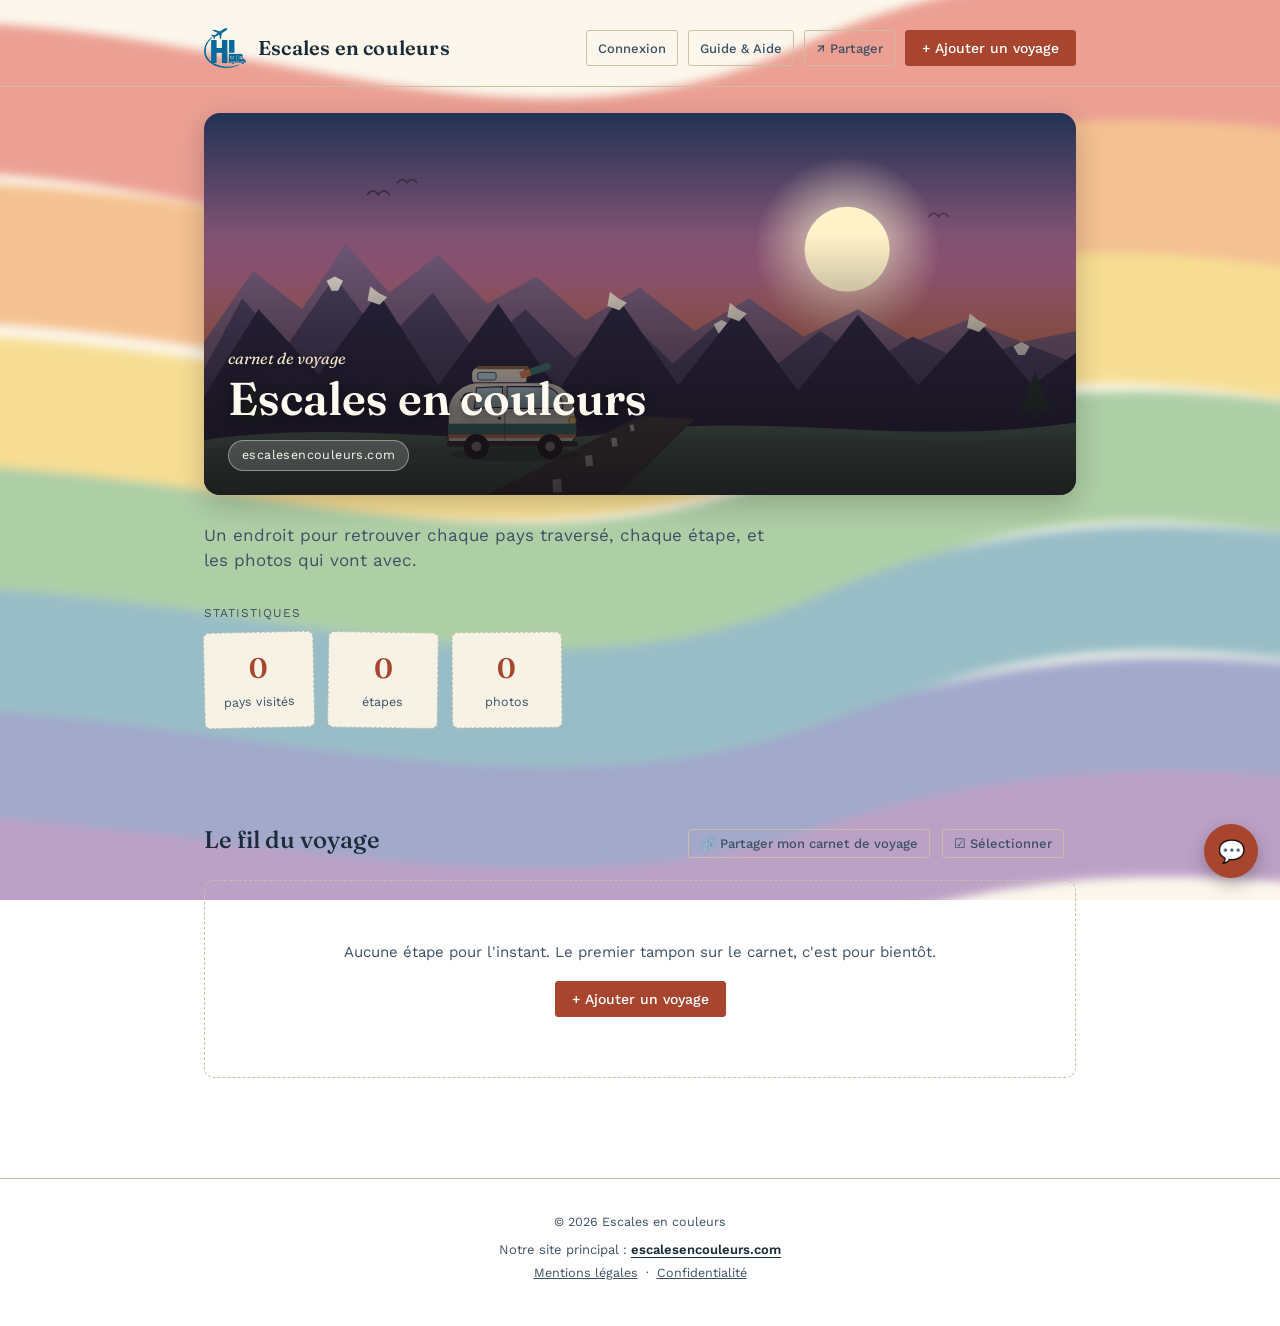
==== commit f17dc381: "Add files via upload" ====
--- a/index.html
+++ b/index.html
@@ -215,12 +215,12 @@
         <p class="as-hint">Chaque chargement de la page d'accueil est compté.</p>
       </article>
       <article class="as-card as-c2">
-        <p class="as-label">Utilisateurs Inscrits</p>
+        <p class="as-label">Voyageurs Inscrits</p>
         <p class="as-num" id="statMembers">–</p>
         <p class="as-hint">Comptes créés sur le site.</p>
       </article>
       <article class="as-card as-c3">
-        <p class="as-label">Visiteurs Uniques / Non-inscrits</p>
+        <p class="as-label">Visiteurs Non-Inscrits</p>
         <p class="as-num" id="statGuests">–</p>
         <p class="as-hint">Visites moins inscrits : une estimation, pas un compte de personnes réelles.</p>
       </article>
--- a/style.css
+++ b/style.css
@@ -516,6 +516,48 @@
     .follow-row .btn{width:100%;}
   }
 
+  /* ---------- Statistiques (page secrète /admin-stats) ---------- */
+  .admin-stats-view{display:none;padding:56px 0 40px;}
+  html.admin-mode .admin-stats-view{display:block;}
+  html.admin-mode header.site,
+  html.admin-mode footer,
+  html.admin-mode #landing,
+  html.admin-mode #features,
+  html.admin-mode #follow,
+  html.admin-mode #sharedView,
+  html.admin-mode .hero,
+  html.admin-mode #timelineSection,
+  html.admin-mode .contact-bubble,
+  html.admin-mode .contact-panel,
+  html.admin-mode .select-bar{display:none !important;}
+  .as-head{text-align:center;margin:0 0 34px;}
+  .as-head h1{font-family:var(--font-display);font-size:clamp(28px,5vw,42px);font-weight:600;margin:6px 0 10px;}
+  .as-status{margin:0;font-size:14px;color:var(--ink-soft);min-height:20px;}
+  .as-grid{display:grid;grid-template-columns:repeat(auto-fit,minmax(260px,1fr));gap:22px;}
+  .as-grid[hidden],.as-actions[hidden]{display:none;}
+  .as-card{
+    background:var(--card-bg);border:1px solid var(--line);border-top:7px solid var(--c);
+    border-radius:20px;padding:26px 26px 24px;box-shadow:0 12px 30px rgba(0,0,0,.14);
+  }
+  .as-c1{--c:var(--stamp);} .as-c2{--c:#2b8ab5;} .as-c3{--c:var(--gold);}
+  .as-label{margin:0;font-size:13px;letter-spacing:1.4px;text-transform:uppercase;color:var(--ink-soft);font-weight:600;}
+  .as-card{container-type:inline-size;}
+  .as-num{
+    margin:12px 0 10px;font-family:var(--font-display);font-weight:700;line-height:1.05;color:var(--c);
+    font-size:clamp(40px,6vw,60px);font-variant-numeric:tabular-nums;white-space:nowrap;
+  }
+  /* la taille du chiffre s'adapte à sa longueur et à la largeur du bloc : jamais coupé sur deux lignes */
+  @supports (font-size:1cqw){
+    .as-num{font-size:clamp(34px,28cqw,84px);}
+    .as-num[data-len="5"],.as-num[data-len="6"]{font-size:clamp(32px,21cqw,76px);}
+    .as-num[data-len="7"],.as-num[data-len="8"],.as-num[data-len="9"]{font-size:clamp(28px,16cqw,70px);}
+    .as-num[data-len="10"],.as-num[data-len="11"],.as-num[data-len="12"],.as-num[data-len="13"]{font-size:clamp(24px,12cqw,60px);}
+  }
+  @media (min-width:700px){ .as-label{min-height:2.7em;} }
+  .as-hint{margin:0;font-size:13.5px;line-height:1.5;color:var(--ink-soft);}
+  .as-actions{display:flex;gap:10px;justify-content:center;flex-wrap:wrap;margin-top:30px;}
+  .as-actions a.btn{text-decoration:none;display:inline-block;}
+
   footer{
     text-align:center;padding:30px 0 40px;color:var(--ink-soft);font-size:12.5px;
     border-top:1px solid var(--line);margin-top:20px;
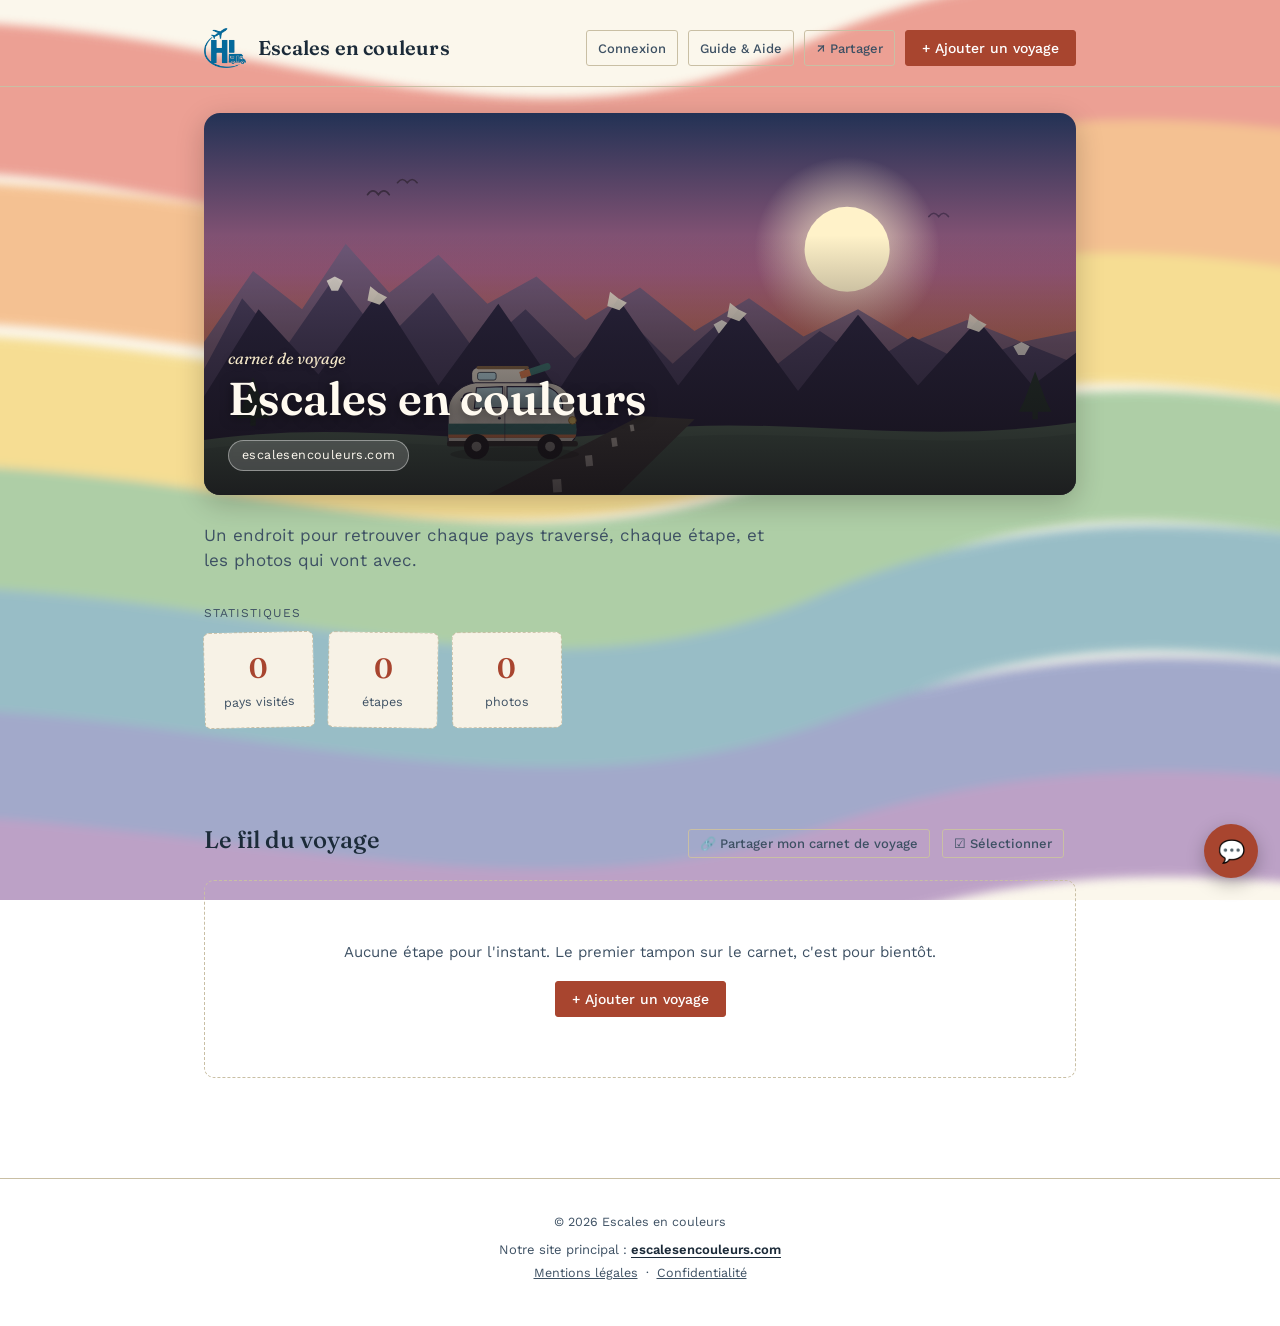
==== commit 62764162: "Add files via upload" ====
--- a/index.html
+++ b/index.html
@@ -212,7 +212,7 @@
       <article class="as-card as-c1">
         <p class="as-label">Visites Totales</p>
         <p class="as-num" id="statViews">–</p>
-        <p class="as-hint">Chaque chargement de la page d'accueil est compté.</p>
+        <p class="as-hint">Chaque chargement de la page d'accueil. Le guide, l'aide et les mentions légales ne comptent pas.</p>
       </article>
       <article class="as-card as-c2">
         <p class="as-label">Voyageurs Inscrits</p>
@@ -220,9 +220,9 @@
         <p class="as-hint">Comptes créés sur le site.</p>
       </article>
       <article class="as-card as-c3">
-        <p class="as-label">Visiteurs Non-Inscrits</p>
-        <p class="as-num" id="statGuests">–</p>
-        <p class="as-hint">Visites moins inscrits : une estimation, pas un compte de personnes réelles.</p>
+        <p class="as-label">Suivis par Pseudo</p>
+        <p class="as-num" id="statFollows">–</p>
+        <p class="as-hint">Recherches de pseudo réussies depuis l'accueil : celles qui ouvrent un carnet.</p>
       </article>
     </div>
     <p class="form-error" id="statsError" style="display:none;"></p>
@@ -499,8 +499,8 @@
     <h2>Mentions légales</h2>
     <div class="legal-text">
       <h3>Édition du site</h3>
-      <p>Ce site est édité à titre personnel dans le cadre d'un usage familial et non commercial.<br>
-      Contact : via la messagerie du site (bulle 💬) ou à l'adresse indiquée sur la page d'accueil.</p>
+      <p>Ce site est un projet personnel, à but non commercial et sans publicité, édité par son créateur.<br>
+      Contact : <a href="mailto:contact@escalesencouleurs.com">contact@escalesencouleurs.com</a> (ou via la messagerie du site, bulle 💬).</p>
 
       <h3>Hébergement</h3>
       <p>Le site est hébergé par Vercel Inc. (États-Unis).<br>
@@ -527,15 +527,18 @@
       <p>Lors de la création d'un compte : un pseudo et une adresse email.<br>
       Lors de l'ajout d'une étape : les informations et photos que vous choisissez de publier.<br>
       Lors de l'envoi d'un message : le nom, message et coordonnées que vous indiquez (facultatifs, sauf le message).</p>
+      <p>Votre pseudo permet de retrouver les étapes que vous choisissez de rendre publiques (case « Autoriser la recherche par pseudo », décochée par défaut) : toute personne qui connaît votre pseudo peut alors les consulter, sans compte. Si vous créez un lien de partage, toute personne qui le possède peut consulter votre carnet en lecture seule ; vous pouvez le désactiver à tout moment.</p>
+      <p>Le site compte aussi le nombre de visites de sa page d'accueil et le nombre de recherches de pseudo réussies, avec de simples compteurs globaux qui n'identifient personne.</p>
 
       <h3>Utilisation</h3>
-      <p>Ces données servent uniquement au fonctionnement du site : afficher votre pseudo, vous permettre de vous reconnecter, et transmettre les messages envoyés via la bulle de contact.</p>
-
-      <h3>Stockage</h3>
-      <p>Les données sont stockées de façon sécurisée chez Supabase (Irlande, UE). Les mots de passe ne sont jamais stockés en clair.</p>
-
-      <h3>Vos droits</h3>
-      <p>Vous pouvez à tout moment supprimer votre compte et vos données depuis "Mon compte" sur le site. Pour toute autre demande, contactez-nous via la bulle de messagerie 💬.</p>
+      <p>Ces données servent uniquement au fonctionnement du site : afficher votre pseudo, vous permettre de vous reconnecter, transmettre les messages envoyés via la bulle de contact, et permettre à vos proches de retrouver les étapes que vous rendez publiques.</p>
+
+      <h3>Stockage et prestataires</h3>
+      <p>Les données sont stockées de façon sécurisée chez Supabase (Irlande, UE). Les mots de passe ne sont jamais stockés en clair.<br>
+      Le site est hébergé par Vercel (États-Unis). Les e-mails (connexion, messages) sont envoyés via Resend.</p>
+
+      <h3>Responsable du site et vos droits</h3>
+      <p>Le responsable de ces données est le créateur du site. Vous pouvez à tout moment supprimer votre compte et vos données depuis "Mon compte" sur le site. Pour toute autre demande (accès, rectification, suppression), écrivez à <a href="mailto:contact@escalesencouleurs.com">contact@escalesencouleurs.com</a> ou via la bulle de messagerie 💬.</p>
 
       <h3>Cookies</h3>
       <p>Ce site utilise uniquement le stockage nécessaire à votre connexion (aucun cookie publicitaire ou de suivi).</p>
--- a/style.css
+++ b/style.css
@@ -517,6 +517,7 @@
   }
 
   /* ---------- Statistiques (page secrète /admin-stats) ---------- */
+  #adminStatsBtn{text-decoration:none;display:inline-flex;align-items:center;line-height:normal;}
   .admin-stats-view{display:none;padding:56px 0 40px;}
   html.admin-mode .admin-stats-view{display:block;}
   html.admin-mode header.site,
@@ -571,6 +572,7 @@
   .legal-text h3{font-family:var(--font-display);font-size:16px;margin:18px 0 6px;}
   .legal-text h3:first-child{margin-top:0;}
   .legal-text p{margin:0 0 10px;color:var(--ink-soft);}
+  .legal-text a{color:var(--stamp);font-weight:600;text-decoration:underline;text-underline-offset:2px;}
 
   .toast{
     position:fixed;bottom:22px;left:50%;transform:translateX(-50%);
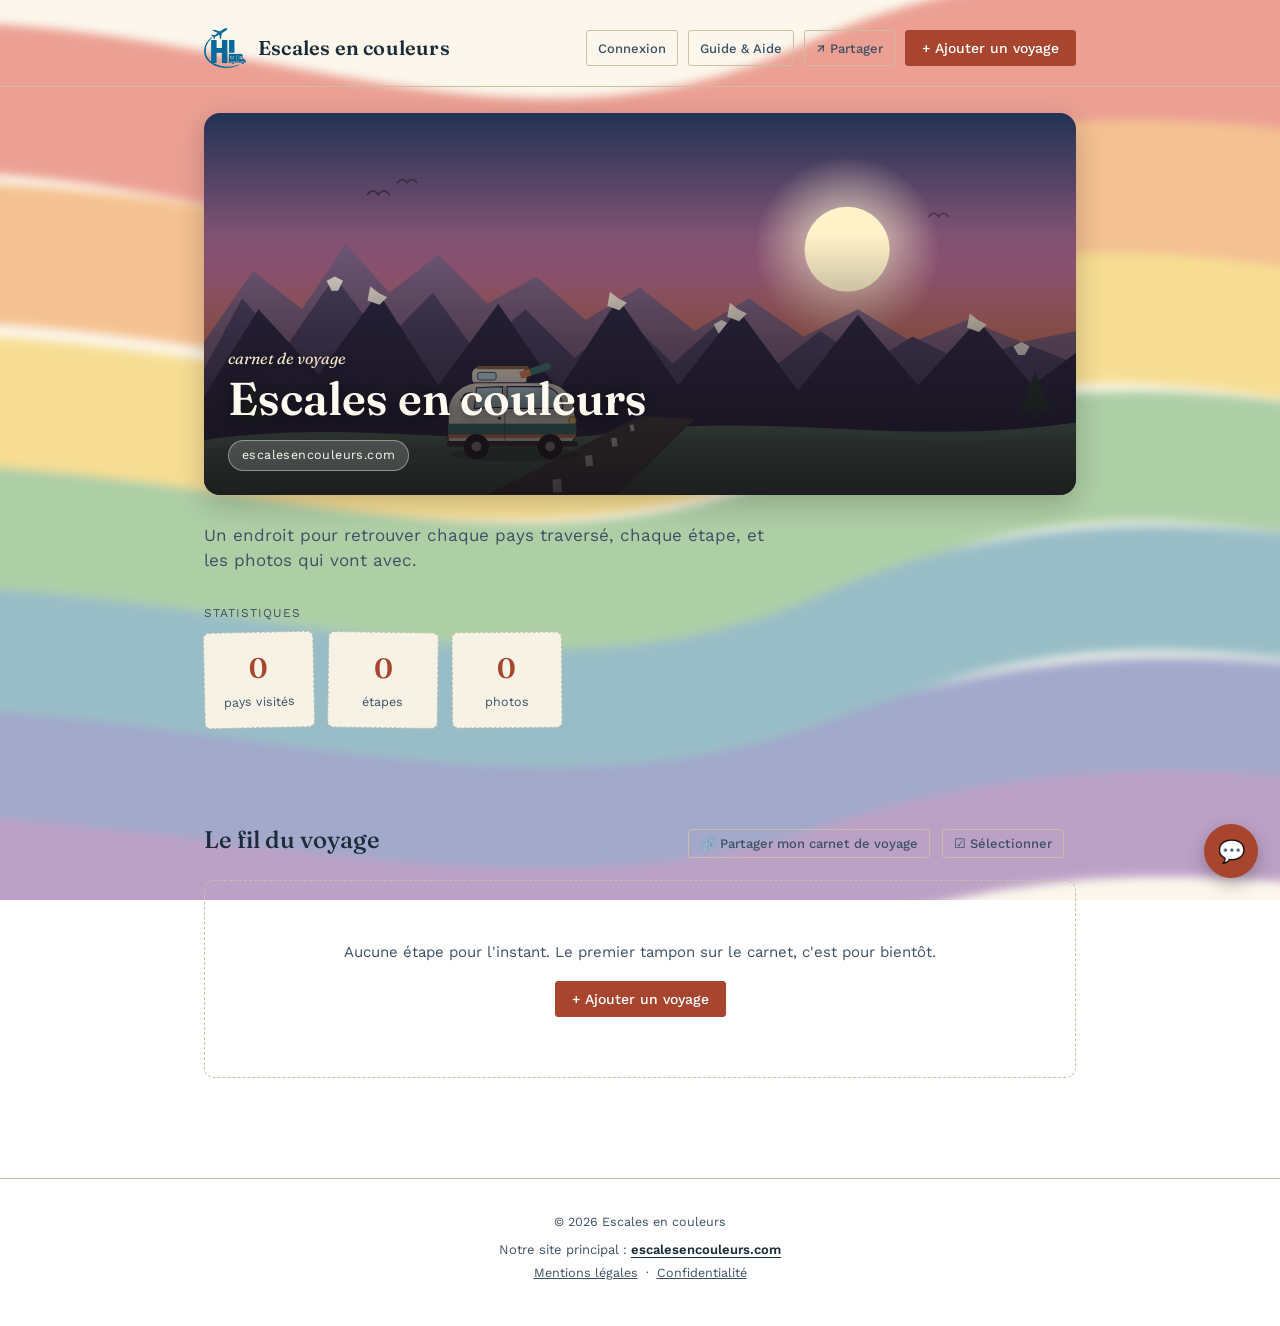
==== commit a693c7f8: "Add files via upload" ====
--- a/index.html
+++ b/index.html
@@ -209,20 +209,10 @@
       <p class="as-status" id="statsStatus">Vérification de l'accès…</p>
     </div>
     <div class="as-grid" id="statsGrid" hidden>
-      <article class="as-card as-c1">
-        <p class="as-label">Visites Totales</p>
-        <p class="as-num" id="statViews">–</p>
-        <p class="as-hint">Chaque chargement de la page d'accueil. Le guide, l'aide et les mentions légales ne comptent pas.</p>
-      </article>
       <article class="as-card as-c2">
         <p class="as-label">Voyageurs Inscrits</p>
         <p class="as-num" id="statMembers">–</p>
         <p class="as-hint">Comptes créés sur le site.</p>
-      </article>
-      <article class="as-card as-c3">
-        <p class="as-label">Suivis par Pseudo</p>
-        <p class="as-num" id="statFollows">–</p>
-        <p class="as-hint">Recherches de pseudo réussies depuis l'accueil : celles qui ouvrent un carnet.</p>
       </article>
     </div>
     <p class="form-error" id="statsError" style="display:none;"></p>
@@ -402,6 +392,8 @@
   </div>
 </div>
 
+<input type="file" id="replacePhotoInput" accept="image/*" style="display:none">
+
 <!-- Guide & Aide : Guide Ultime, À propos, FAQ -->
 <div class="overlay" id="guideUltimeOverlay">
   <div class="modal legal-modal gu-modal" role="dialog" aria-modal="true" aria-labelledby="guTitle">
@@ -528,7 +520,6 @@
       Lors de l'ajout d'une étape : les informations et photos que vous choisissez de publier.<br>
       Lors de l'envoi d'un message : le nom, message et coordonnées que vous indiquez (facultatifs, sauf le message).</p>
       <p>Votre pseudo permet de retrouver les étapes que vous choisissez de rendre publiques (case « Autoriser la recherche par pseudo », décochée par défaut) : toute personne qui connaît votre pseudo peut alors les consulter, sans compte. Si vous créez un lien de partage, toute personne qui le possède peut consulter votre carnet en lecture seule ; vous pouvez le désactiver à tout moment.</p>
-      <p>Le site compte aussi le nombre de visites de sa page d'accueil et le nombre de recherches de pseudo réussies, avec de simples compteurs globaux qui n'identifient personne.</p>
 
       <h3>Utilisation</h3>
       <p>Ces données servent uniquement au fonctionnement du site : afficher votre pseudo, vous permettre de vous reconnecter, transmettre les messages envoyés via la bulle de contact, et permettre à vos proches de retrouver les étapes que vous rendez publiques.</p>
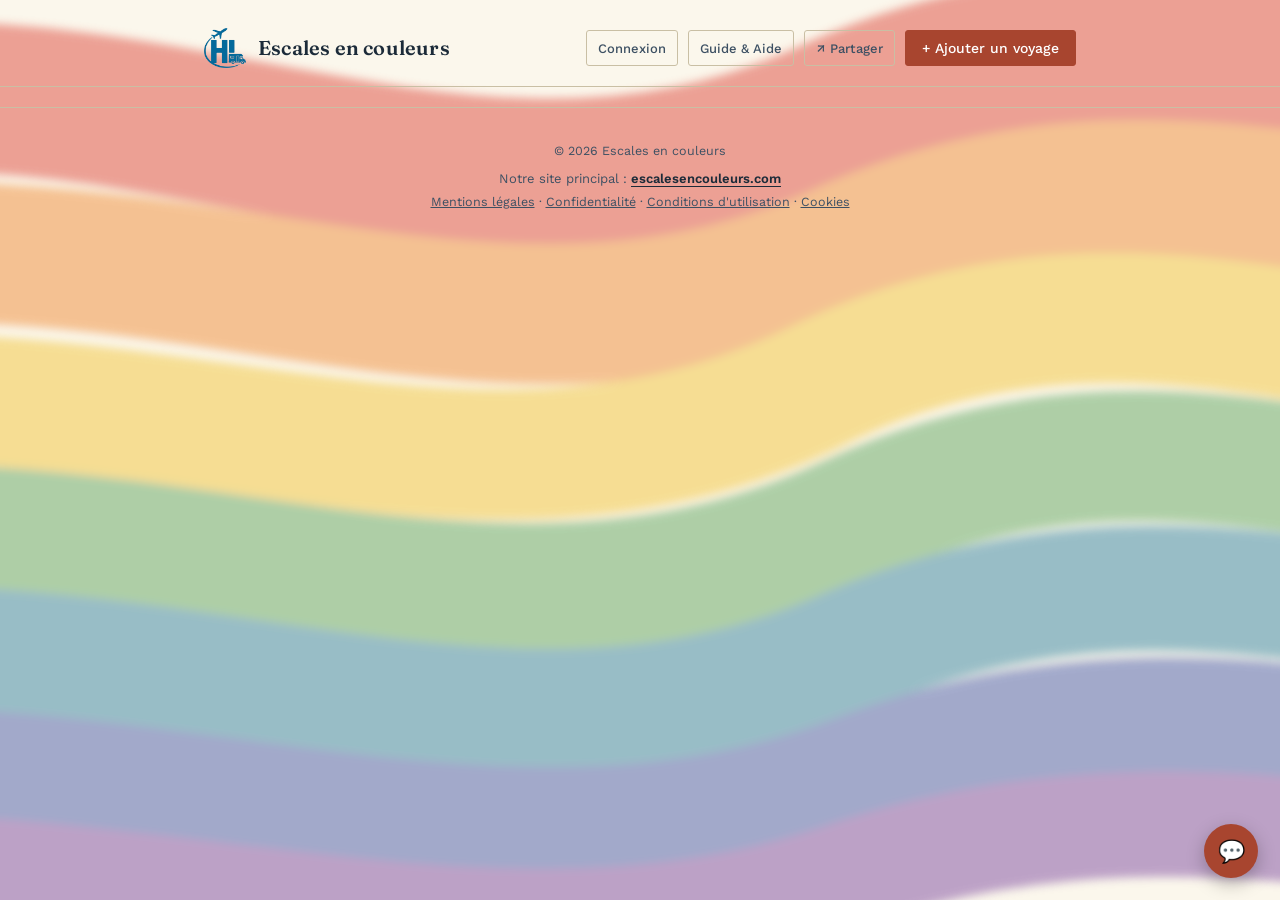
==== commit 9c4e4c89: "Add files via upload" ====
--- a/index.html
+++ b/index.html
@@ -197,6 +197,7 @@
         <button type="button" class="btn btn-solid" id="svCta">Créer mon propre carnet (gratuit)</button>
         <button type="button" class="btn btn-ghost" id="svHome">← Retour à l'accueil</button>
       </div>
+      <div class="share-bar share-bar-center" id="svShare"></div>
     </div>
     <div id="svList"></div>
   </section>
@@ -374,11 +375,7 @@
 <footer>
   <p>© <span id="footerYear">2026</span> Escales en couleurs</p>
   <p class="footer-main"><span class="fm-label">Notre site principal : </span><a href="https://escalesencouleurs.com" target="_blank" rel="noopener">escalesencouleurs.com</a></p>
-  <p class="footer-links">
-    <button type="button" class="btn-icon" id="openLegal">Mentions légales</button>
-    ·
-    <button type="button" class="btn-icon" id="openPrivacy">Confidentialité</button>
-  </p>
+  <p class="footer-links"><a href="/mentions-legales">Mentions légales</a> · <a href="/confidentialite">Confidentialité</a> · <a href="/conditions">Conditions d'utilisation</a> · <a href="/cookies">Cookies</a></p>
 </footer>
 
 <!-- Partager mon carnet de voyage -->
@@ -454,7 +451,7 @@
           <li>Zéro publicité : L'écran n'affiche que vos paysages et vos textes.</li>
           <li>Respect de la vie privée : Pas de cookies publicitaires, stockage sécurisé en Europe.</li>
         </ol>
-        <p>Ce site est édité à titre personnel, dans le cadre d'un usage familial et non commercial.</p>
+        <p>Ce site est un projet personnel, à but non commercial et sans publicité.</p>
       </div>
     </div>
 
@@ -485,61 +482,6 @@
   </div>
 </div>
 
-<!-- Mentions légales -->
-<div class="overlay" id="legalOverlay">
-  <div class="modal legal-modal">
-    <h2>Mentions légales</h2>
-    <div class="legal-text">
-      <h3>Édition du site</h3>
-      <p>Ce site est un projet personnel, à but non commercial et sans publicité, édité par son créateur.<br>
-      Contact : <a href="mailto:contact@escalesencouleurs.com">contact@escalesencouleurs.com</a> (ou via la messagerie du site, bulle 💬).</p>
-
-      <h3>Hébergement</h3>
-      <p>Le site est hébergé par Vercel Inc. (États-Unis).<br>
-      La base de données et les comptes sont gérés par Supabase Inc.</p>
-
-      <h3>Propriété du contenu</h3>
-      <p>Les textes, photos et souvenirs publiés par les membres restent la propriété de leurs auteurs respectifs. Toute reproduction sans autorisation est interdite.</p>
-
-      <h3>Responsabilité</h3>
-      <p>Ce site est un projet personnel, proposé "en l'état", sans garantie de disponibilité continue.</p>
-    </div>
-    <div class="modal-actions">
-      <button type="button" class="btn btn-ghost" id="legalClose">Fermer</button>
-    </div>
-  </div>
-</div>
-
-<!-- Confidentialité -->
-<div class="overlay" id="privacyOverlay">
-  <div class="modal legal-modal">
-    <h2>Politique de confidentialité</h2>
-    <div class="legal-text">
-      <h3>Données collectées</h3>
-      <p>Lors de la création d'un compte : un pseudo et une adresse email.<br>
-      Lors de l'ajout d'une étape : les informations et photos que vous choisissez de publier.<br>
-      Lors de l'envoi d'un message : le nom, message et coordonnées que vous indiquez (facultatifs, sauf le message).</p>
-      <p>Votre pseudo permet de retrouver les étapes que vous choisissez de rendre publiques (case « Autoriser la recherche par pseudo », décochée par défaut) : toute personne qui connaît votre pseudo peut alors les consulter, sans compte. Si vous créez un lien de partage, toute personne qui le possède peut consulter votre carnet en lecture seule ; vous pouvez le désactiver à tout moment.</p>
-
-      <h3>Utilisation</h3>
-      <p>Ces données servent uniquement au fonctionnement du site : afficher votre pseudo, vous permettre de vous reconnecter, transmettre les messages envoyés via la bulle de contact, et permettre à vos proches de retrouver les étapes que vous rendez publiques.</p>
-
-      <h3>Stockage et prestataires</h3>
-      <p>Les données sont stockées de façon sécurisée chez Supabase (Irlande, UE). Les mots de passe ne sont jamais stockés en clair.<br>
-      Le site est hébergé par Vercel (États-Unis). Les e-mails (connexion, messages) sont envoyés via Resend.</p>
-
-      <h3>Responsable du site et vos droits</h3>
-      <p>Le responsable de ces données est le créateur du site. Vous pouvez à tout moment supprimer votre compte et vos données depuis "Mon compte" sur le site. Pour toute autre demande (accès, rectification, suppression), écrivez à <a href="mailto:contact@escalesencouleurs.com">contact@escalesencouleurs.com</a> ou via la bulle de messagerie 💬.</p>
-
-      <h3>Cookies</h3>
-      <p>Ce site utilise uniquement le stockage nécessaire à votre connexion (aucun cookie publicitaire ou de suivi).</p>
-    </div>
-    <div class="modal-actions">
-      <button type="button" class="btn btn-ghost" id="privacyClose">Fermer</button>
-    </div>
-  </div>
-</div>
-
 <!-- Add/edit trip modal -->
 <div class="overlay" id="overlay">
   <div class="modal">
@@ -623,6 +565,10 @@
         <label for="authPassword">Mot de passe</label>
         <input type="password" id="authPassword" required minlength="6" autocomplete="current-password">
       </div>
+      <label class="terms-opt" id="authTermsField" for="authTerms" style="display:none;">
+        <input type="checkbox" id="authTerms">
+        <span>J'ai 15 ans ou plus (ou l'accord d'un parent) et j'accepte les <a href="/conditions" target="_blank" rel="noopener">conditions d'utilisation</a> et la <a href="/confidentialite" target="_blank" rel="noopener">politique de confidentialité</a>.</span>
+      </label>
       <p id="authError" style="color:var(--stamp);font-size:13.5px;display:none;"></p>
       <button type="button" class="btn-icon" id="authForgotPassword" style="font-size:12.5px;padding:0 0 10px;display:block;">Mot de passe oublié ?</button>
       <div class="modal-actions" style="justify-content:space-between;align-items:center;">
--- a/style.css
+++ b/style.css
@@ -534,13 +534,13 @@
   .as-head{text-align:center;margin:0 0 34px;}
   .as-head h1{font-family:var(--font-display);font-size:clamp(28px,5vw,42px);font-weight:600;margin:6px 0 10px;}
   .as-status{margin:0;font-size:14px;color:var(--ink-soft);min-height:20px;}
-  .as-grid{display:grid;grid-template-columns:repeat(auto-fit,minmax(260px,1fr));gap:22px;}
+  .as-grid{display:grid;grid-template-columns:minmax(0,440px);justify-content:center;gap:22px;}
   .as-grid[hidden],.as-actions[hidden]{display:none;}
   .as-card{
     background:var(--card-bg);border:1px solid var(--line);border-top:7px solid var(--c);
     border-radius:20px;padding:26px 26px 24px;box-shadow:0 12px 30px rgba(0,0,0,.14);
   }
-  .as-c1{--c:var(--stamp);} .as-c2{--c:#2b8ab5;} .as-c3{--c:var(--gold);}
+  .as-c2{--c:#2b8ab5;}
   .as-label{margin:0;font-size:13px;letter-spacing:1.4px;text-transform:uppercase;color:var(--ink-soft);font-weight:600;}
   .as-card{container-type:inline-size;}
   .as-num{
@@ -554,10 +554,38 @@
     .as-num[data-len="7"],.as-num[data-len="8"],.as-num[data-len="9"]{font-size:clamp(28px,16cqw,70px);}
     .as-num[data-len="10"],.as-num[data-len="11"],.as-num[data-len="12"],.as-num[data-len="13"]{font-size:clamp(24px,12cqw,60px);}
   }
-  @media (min-width:700px){ .as-label{min-height:2.7em;} }
   .as-hint{margin:0;font-size:13.5px;line-height:1.5;color:var(--ink-soft);}
   .as-actions{display:flex;gap:10px;justify-content:center;flex-wrap:wrap;margin-top:30px;}
   .as-actions a.btn{text-decoration:none;display:inline-block;}
+
+  /* ---------- Gestion des photos par leur auteur ---------- */
+  .photo-item{position:relative;aspect-ratio:1/1;border-radius:5px;overflow:hidden;}
+  .photo-grid .photo-item > button:first-child{width:100%;height:100%;}
+  .photo-grid .photo-del{
+    position:absolute;top:6px;right:6px;width:28px;height:28px;aspect-ratio:auto;padding:0;
+    display:flex;align-items:center;justify-content:center;border:2px solid #fff;border-radius:50%;
+    background:#d23b3b;color:#fff;font-size:18px;line-height:1;box-shadow:0 1px 5px rgba(0,0,0,.45);
+  }
+  .photo-grid .photo-del:hover{background:#b02a2a;}
+  .photo-grid .photo-repl{
+    position:absolute;left:6px;bottom:6px;aspect-ratio:auto;padding:4px 10px;border:0;border-radius:999px;
+    background:rgba(20,24,30,.8);color:#fff;font-size:12px;line-height:1.2;
+  }
+  .photo-grid .photo-repl:hover{background:rgba(20,24,30,.96);}
+
+  /* ---------- Barre de partage (carnet public et fenêtre de partage) ---------- */
+  .share-bar{margin:18px 0 6px;}
+  .share-bar-center{text-align:center;}
+  .share-title{margin:0 0 10px;font-size:13px;letter-spacing:1.2px;text-transform:uppercase;color:var(--ink-soft);font-weight:600;}
+  .share-buttons{display:flex;flex-wrap:wrap;gap:8px;}
+  .share-bar-center .share-buttons{justify-content:center;}
+  .share-btn{
+    display:inline-flex;align-items:center;gap:8px;padding:8px 14px;border:1px solid var(--line);border-radius:999px;
+    background:var(--card-bg);color:var(--ink);font-family:inherit;font-size:14px;line-height:1.2;cursor:pointer;text-decoration:none;
+    transition:transform .15s ease,border-color .15s ease;
+  }
+  .share-btn:hover{transform:translateY(-1px);border-color:var(--gold);}
+  .share-btn .dot{width:10px;height:10px;border-radius:50%;flex-shrink:0;}
 
   footer{
     text-align:center;padding:30px 0 40px;color:var(--ink-soft);font-size:12.5px;
